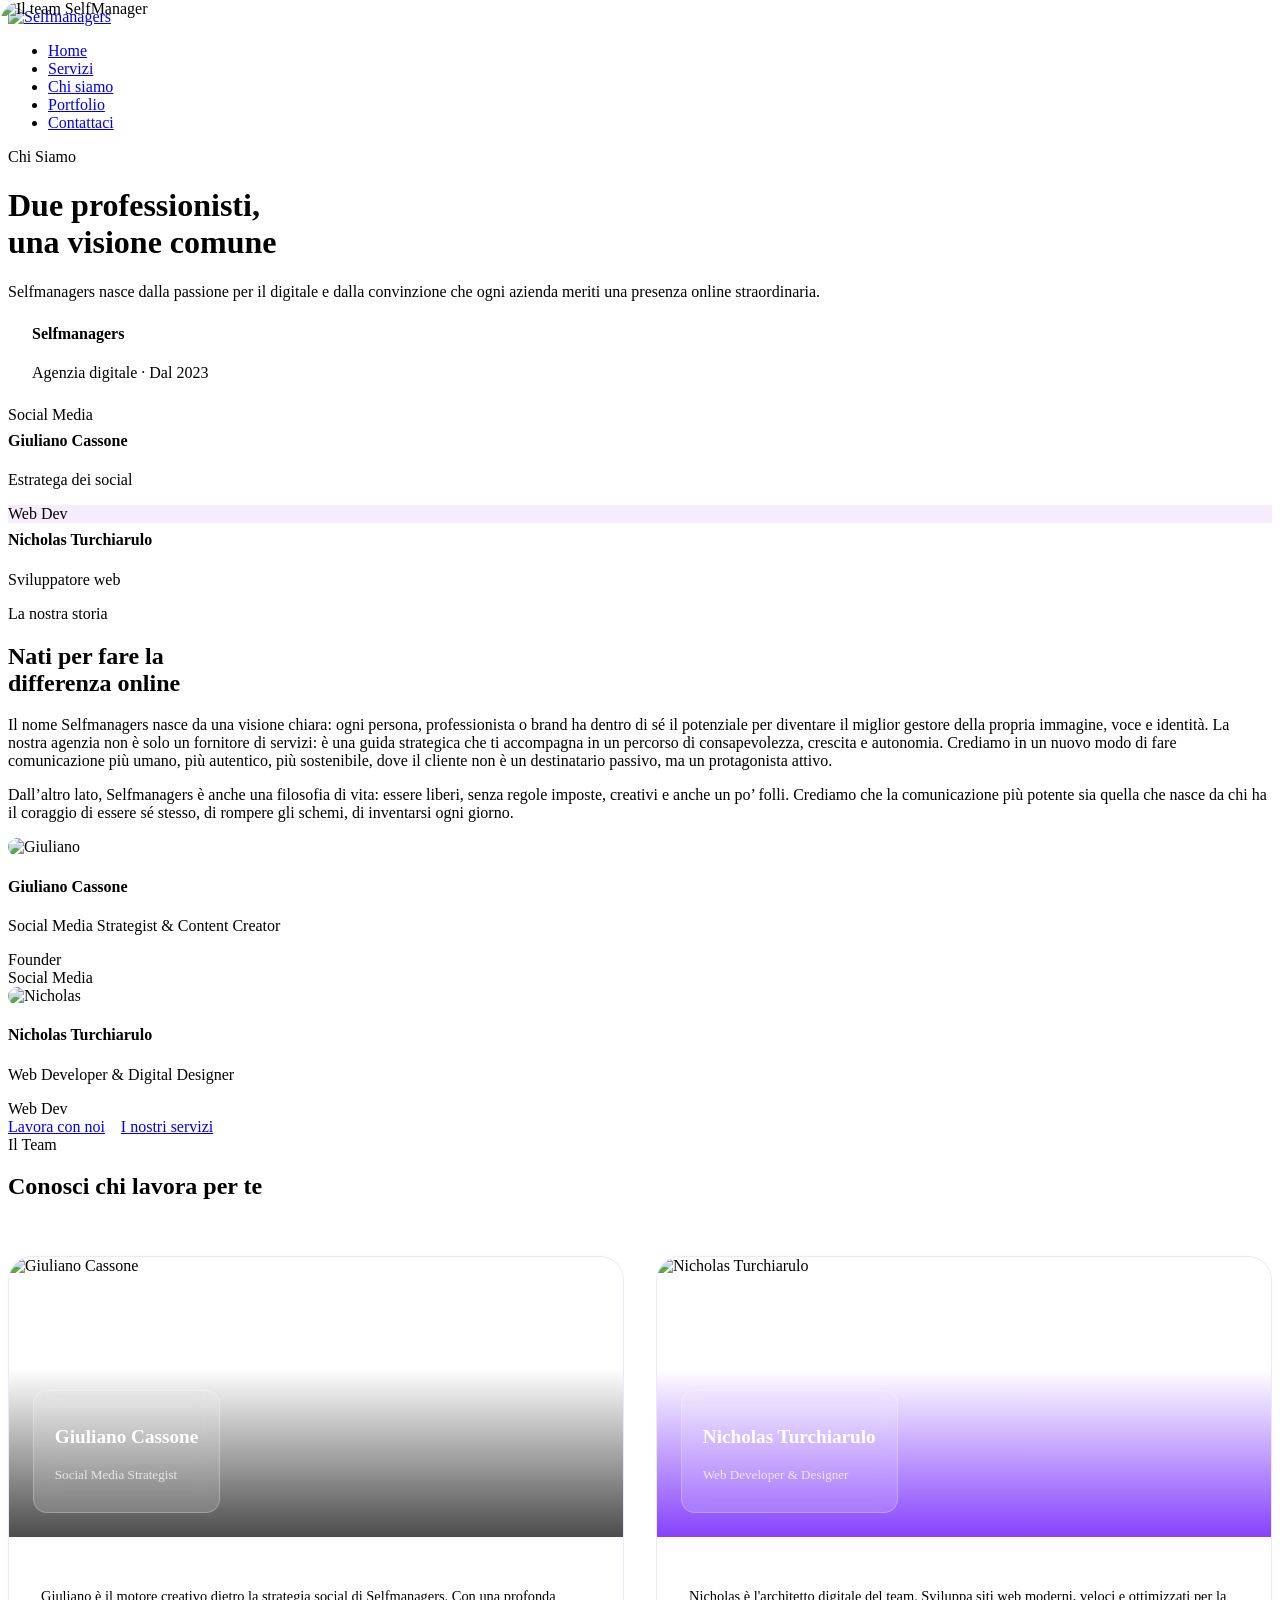
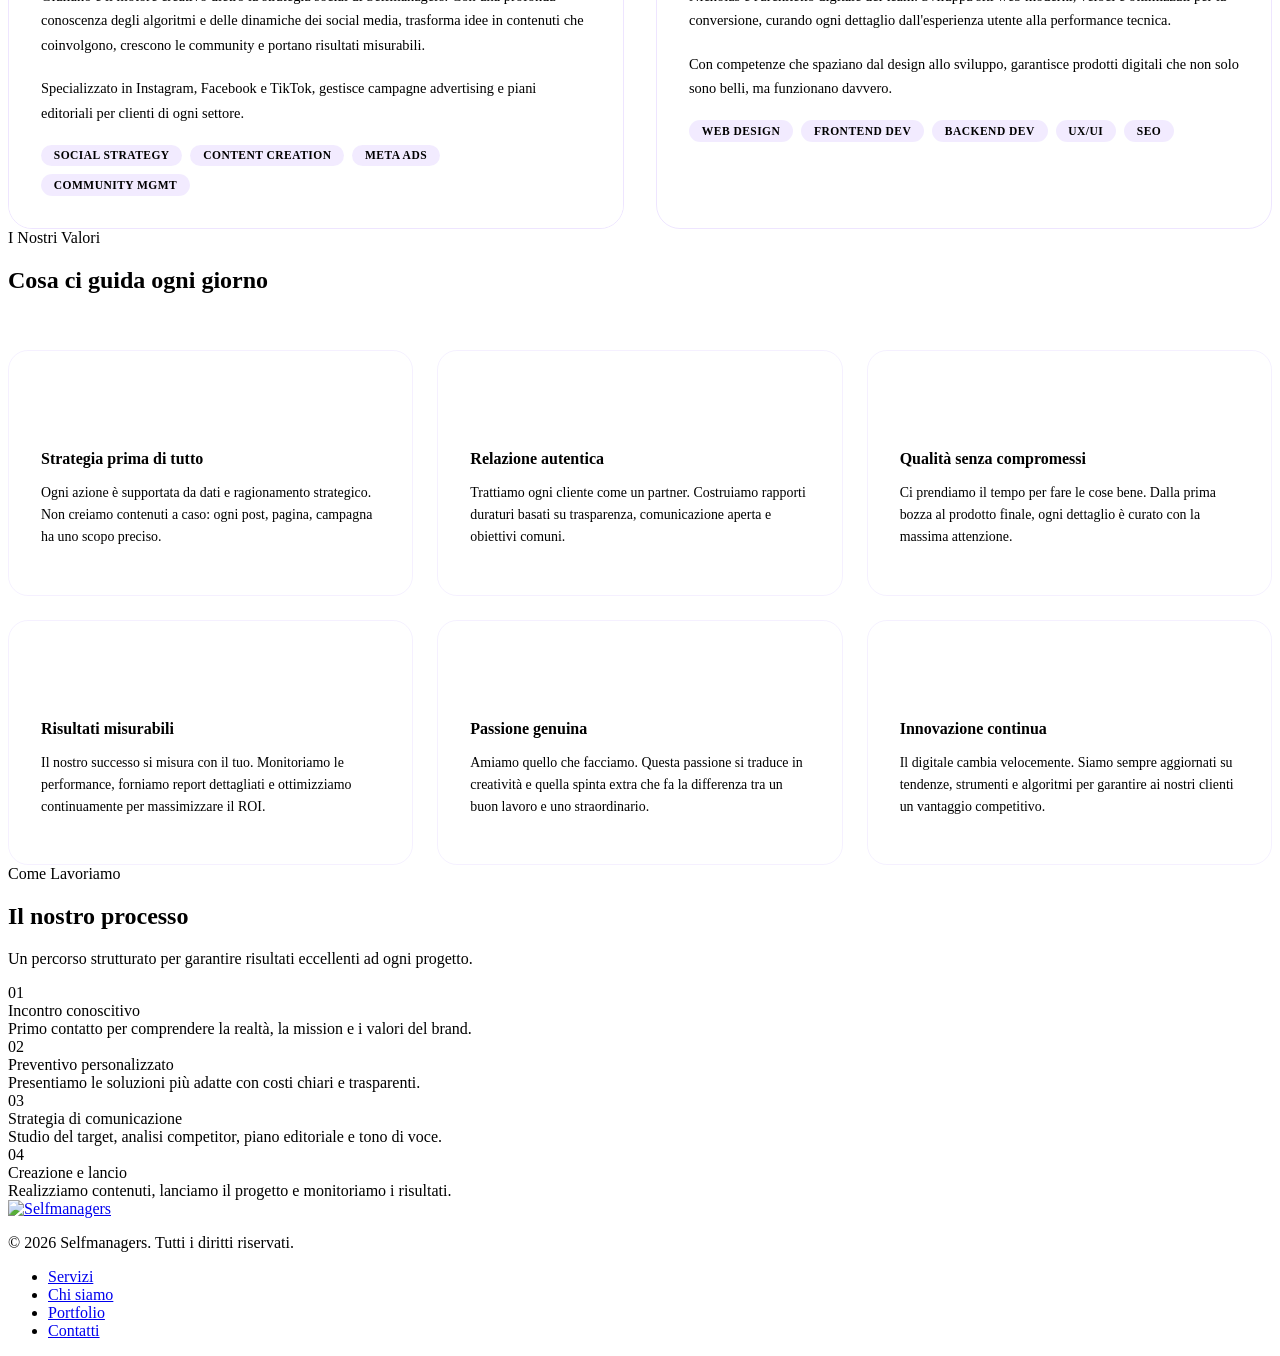
==== chi-siamo.html @ 33e348e4 "Add files via upload" ====
<!DOCTYPE html>
<html lang="it">
<head>
  <meta charset="UTF-8">
  <meta name="viewport" content="width=device-width, initial-scale=1.0">
  <title>Chi Siamo — Selfmanagers</title>
  <link rel="stylesheet" href="css/style.css">
  <style>
    .team-full-grid { display: grid; grid-template-columns: 1fr 1fr; gap: 2rem; margin-top: 3.5rem; }
    .team-full-card { border-radius: 24px; overflow: hidden; border: 1px solid rgba(94,3,252,0.1); transition: box-shadow 0.3s; }
    .team-full-card:hover { box-shadow: 0 20px 50px rgba(94,3,252,0.12); }
    .team-card-top { background: var(--gradient); padding: 3rem; position: relative; overflow: hidden; display: flex; align-items: flex-end; min-height: 220px; }
    .team-card-top::before { content: ''; }
    /* L'immagine dentro team-card-top deve essere cliccabile */
    .team-card-top img { pointer-events: auto !important; cursor: zoom-in !important; }
    /* L'overlay scuro NON deve bloccare i click sull'immagine */
    .team-card-top > div[style*="gradient"] { pointer-events: none; }
    .team-card-badge { background: rgba(255,255,255,0.15); backdrop-filter: blur(10px); border: 1px solid rgba(255,255,255,0.25); border-radius: 14px; padding: 1rem 1.3rem; position: relative; z-index: 1; }
    .team-card-badge h3 { font-weight: 900; font-size: 1.2rem; color: white; }
    .team-card-badge p { font-size: 0.82rem; color: rgba(255,255,255,0.75); margin-top: 0.2rem; }
    .team-card-bottom { background: white; padding: 2rem; }
    .team-card-bottom p { font-size: 0.9rem; color: var(--text-muted); line-height: 1.7; margin-bottom: 1.2rem; }
    .team-card-skills { display: flex; gap: 0.5rem; flex-wrap: wrap; }
    .skill-tag { background: rgba(94,3,252,0.08); color: var(--purple); font-size: 0.72rem; font-weight: 700; padding: 0.3rem 0.8rem; border-radius: 100px; text-transform: uppercase; letter-spacing: 0.04em; }
    .values-grid { display: grid; grid-template-columns: repeat(3, 1fr); gap: 1.5rem; margin-top: 3.5rem; }
    .value-card { padding: 2rem; background: var(--gray); border-radius: 20px; border: 1px solid rgba(94,3,252,0.06); transition: transform 0.3s; }
    .value-card:hover { transform: translateY(-4px); }
    .value-icon { width: 48px; height: 48px; background: var(--gradient); border-radius: 14px; display: flex; align-items: center; justify-content: center; margin-bottom: 1.2rem; }
    .value-icon svg { width: 22px; height: 22px; stroke: white; fill: none; stroke-width: 1.8; }
    .value-card h3 { font-weight: 800; font-size: 1rem; margin-bottom: 0.6rem; }
    .value-card p { font-size: 0.87rem; color: var(--text-muted); line-height: 1.6; }
    @media(max-width:768px){ .team-full-grid{grid-template-columns:1fr;} .values-grid{grid-template-columns:1fr;} }
  </style>
</head>
<body>
<div class="cursor"></div>
<div class="cursor-follower"></div>
<nav>
  <a href="index.html" class="nav-logo"><img src="images/logo-purple.png" alt="Selfmanagers"></a>
  <ul class="nav-links">
    <li><a href="index.html">Home</a></li>
    <li><a href="servizi.html">Servizi</a></li>
    <li><a href="chi-siamo.html" class="active">Chi siamo</a></li>
    <li><a href="portfolio.html">Portfolio</a></li>
    <li><a href="contatti.html" class="nav-cta">Contattaci</a></li>
  </ul>
  <div class="hamburger"><span></span><span></span><span></span></div>
</nav>
<div class="page-header">
  <div class="section-label">Chi Siamo</div>
  <h1>Due professionisti,<br>una <span class="gradient-text">visione comune</span></h1>
  <p>Selfmanagers nasce dalla passione per il digitale e dalla convinzione che ogni azienda meriti una presenza online straordinaria.</p>
</div>
<section class="about">
  <div class="about-grid">
    <div class="about-visual">
      <div class="about-main-block" style="padding:0; background:none;">
        <img src="images/chi_siamo.jpeg" alt="Il team SelfManager" style="position:absolute;inset:0;width:100%;height:100%;object-fit:cover;object-position:center top;border-radius:24px;cursor:zoom-in;">
        <div class="about-name-card" style="position:relative;z-index:1;margin:1.5rem;pointer-events:none;">
          <h4>Selfmanagers</h4>
          <p>Agenzia digitale · Dal 2023</p>
        </div>
      </div>
      <div class="about-float-card">
        <div class="tag">Social Media</div>
        <h4 style="margin-top:0.5rem;">Giuliano Cassone</h4>
        <p>Estratega dei social</p>
      </div>
      <div class="about-float-card-2">
        <div class="tag" style="background:rgba(144,3,252,0.08);color:var(--purple-light);">Web Dev</div>
        <h4 style="margin-top:0.5rem;">Nicholas Turchiarulo</h4>
        <p>Sviluppatore web</p>
      </div>
    </div>
    <div class="about-content">
      <div class="section-label reveal">La nostra storia</div>
      <h2 class="section-title reveal reveal-delay-1">Nati per fare la<br><span class="gradient-text">differenza online</span></h2>
      <p class="about-intro reveal reveal-delay-2">Il nome Selfmanagers nasce da una visione chiara: ogni persona, professionista o brand ha dentro di sé il potenziale per diventare il miglior gestore della propria immagine, voce e identità. La nostra agenzia non è solo un fornitore di servizi: è una guida strategica che ti accompagna in un percorso di consapevolezza, crescita e autonomia. Crediamo in un nuovo modo di fare comunicazione più umano, più autentico, più sostenibile, dove il cliente non è un destinatario passivo, ma un protagonista attivo.</p>
	  <p class="about-intro reveal reveal-delay-3">Dall’altro lato, Selfmanagers è anche una filosofia di vita: essere liberi, senza regole imposte, creativi e anche un po’ folli. Crediamo che la comunicazione più potente sia quella che nasce da chi ha il coraggio di essere sé stesso, di rompere gli schemi, di inventarsi ogni giorno.</p>
      <div class="team-members reveal">
        <div class="team-member">
          <div class="member-avatar" style="padding:0;overflow:hidden;"><img src="images/team/giuliano.jpeg" alt="Giuliano" style="width:100%;height:100%;object-fit:cover;object-position:center top;border-radius:14px;"></div>
          <div class="member-info"><h4>Giuliano Cassone</h4><p>Social Media Strategist & Content Creator</p></div>
          <div class="member-tag">Founder</div>
		  <div class="member-tag">Social Media</div>
        </div>
        <div class="team-member">
          <div class="member-avatar" style="padding:0;overflow:hidden;"><img src="images/team/nicholas.jpeg" alt="Nicholas" style="width:100%;height:100%;object-fit:cover;object-position:center top;border-radius:14px;"></div>
          <div class="member-info"><h4>Nicholas Turchiarulo</h4><p>Web Developer & Digital Designer</p></div>
          <div class="member-tag">Web Dev</div>
        </div>
      </div>
      <div style="display:flex;gap:1rem;flex-wrap:wrap;" class="reveal">
        <a href="contatti.html" class="btn-primary">Lavora con noi</a>
        <a href="servizi.html" class="btn-secondary">I nostri servizi</a>
      </div>
    </div>
  </div>
</section>
<section style="background:var(--gray);">
  <div class="section-label reveal">Il Team</div>
  <h2 class="section-title reveal reveal-delay-1">Conosci chi <span class="gradient-text">lavora per te</span></h2>
  <div class="team-full-grid">
    <div class="team-full-card reveal">
      <div class="team-card-top" data-initials="GC" style="padding:0; min-height:280px;">
        <img src="images/team/giuliano.jpeg" alt="Giuliano Cassone" style="position:absolute;inset:0;width:100%;height:100%;object-fit:cover;object-position:center top;cursor:zoom-in;">
        <div style="position:absolute;inset:0;background:linear-gradient(to top, rgba(0,0,0,0.7) 0%, transparent 60%);pointer-events:none;"></div>
        <div class="team-card-badge" style="position:relative;z-index:1;margin:1.5rem;pointer-events:none;"><h3>Giuliano Cassone</h3><p>Social Media Strategist</p></div>
      </div>
      <div class="team-card-bottom">
        <p>Giuliano è il motore creativo dietro la strategia social di Selfmanagers. Con una profonda conoscenza degli algoritmi e delle dinamiche dei social media, trasforma idee in contenuti che coinvolgono, crescono le community e portano risultati misurabili.</p>
        <p>Specializzato in Instagram, Facebook e TikTok, gestisce campagne advertising e piani editoriali per clienti di ogni settore.</p>
        <div class="team-card-skills"><span class="skill-tag">Social Strategy</span><span class="skill-tag">Content Creation</span><span class="skill-tag">Meta Ads</span><span class="skill-tag">Community Mgmt</span></div>
      </div>
    </div>
    <div class="team-full-card reveal reveal-delay-1">
      <div class="team-card-top" data-initials="NT" style="padding:0; min-height:280px; background:none;">
        <img src="images/team/nicholas.jpeg" alt="Nicholas Turchiarulo" style="position:absolute;inset:0;width:100%;height:100%;object-fit:cover;object-position:center top;cursor:zoom-in;">
        <div style="position:absolute;inset:0;background:linear-gradient(to top, rgba(94,3,252,0.75) 0%, transparent 60%);pointer-events:none;"></div>
        <div class="team-card-badge" style="position:relative;z-index:1;margin:1.5rem;pointer-events:none;"><h3>Nicholas Turchiarulo</h3><p>Web Developer & Designer</p></div>
      </div>
      <div class="team-card-bottom">
        <p>Nicholas è l'architetto digitale del team. Sviluppa siti web moderni, veloci e ottimizzati per la conversione, curando ogni dettaglio dall'esperienza utente alla performance tecnica.</p>
        <p>Con competenze che spaziano dal design allo sviluppo, garantisce prodotti digitali che non solo sono belli, ma funzionano davvero.</p>
        <div class="team-card-skills"><span class="skill-tag">Web Design</span><span class="skill-tag">Frontend Dev</span><span class="skill-tag">Backend Dev</span><span class="skill-tag">UX/UI</span><span class="skill-tag">SEO</span></div>
      </div>
    </div>
  </div>
</section>
<section style="background:white;">
  <div class="section-label reveal">I Nostri Valori</div>
  <h2 class="section-title reveal reveal-delay-1">Cosa ci <span class="gradient-text">guida ogni giorno</span></h2>
  <div class="values-grid">
    <div class="value-card reveal"><div class="value-icon"><svg viewBox="0 0 24 24"><path d="M12 2L2 7l10 5 10-5-10-5zM2 17l10 5 10-5M2 12l10 5 10-5"/></svg></div><h3>Strategia prima di tutto</h3><p>Ogni azione è supportata da dati e ragionamento strategico. Non creiamo contenuti a caso: ogni post, pagina, campagna ha uno scopo preciso.</p></div>
    <div class="value-card reveal reveal-delay-1"><div class="value-icon"><svg viewBox="0 0 24 24"><path d="M17 21v-2a4 4 0 0 0-4-4H5a4 4 0 0 0-4 4v2"/><circle cx="9" cy="7" r="4"/><path d="M23 21v-2a4 4 0 0 0-3-3.87"/><path d="M16 3.13a4 4 0 0 1 0 7.75"/></svg></div><h3>Relazione autentica</h3><p>Trattiamo ogni cliente come un partner. Costruiamo rapporti duraturi basati su trasparenza, comunicazione aperta e obiettivi comuni.</p></div>
    <div class="value-card reveal reveal-delay-2"><div class="value-icon"><svg viewBox="0 0 24 24"><polygon points="12 2 15.09 8.26 22 9.27 17 14.14 18.18 21.02 12 17.77 5.82 21.02 7 14.14 2 9.27 8.91 8.26 12 2"/></svg></div><h3>Qualità senza compromessi</h3><p>Ci prendiamo il tempo per fare le cose bene. Dalla prima bozza al prodotto finale, ogni dettaglio è curato con la massima attenzione.</p></div>
    <div class="value-card reveal"><div class="value-icon"><svg viewBox="0 0 24 24"><polyline points="22 12 18 12 15 21 9 3 6 12 2 12"/></svg></div><h3>Risultati misurabili</h3><p>Il nostro successo si misura con il tuo. Monitoriamo le performance, forniamo report dettagliati e ottimizziamo continuamente per massimizzare il ROI.</p></div>
    <div class="value-card reveal reveal-delay-1"><div class="value-icon"><svg viewBox="0 0 24 24"><circle cx="12" cy="12" r="10"/><path d="M8 14s1.5 2 4 2 4-2 4-2"/><line x1="9" y1="9" x2="9.01" y2="9"/><line x1="15" y1="9" x2="15.01" y2="9"/></svg></div><h3>Passione genuina</h3><p>Amiamo quello che facciamo. Questa passione si traduce in creatività e quella spinta extra che fa la differenza tra un buon lavoro e uno straordinario.</p></div>
    <div class="value-card reveal reveal-delay-2"><div class="value-icon"><svg viewBox="0 0 24 24"><path d="M13 2L3 14h9l-1 8 10-12h-9l1-8z"/></svg></div><h3>Innovazione continua</h3><p>Il digitale cambia velocemente. Siamo sempre aggiornati su tendenze, strumenti e algoritmi per garantire ai nostri clienti un vantaggio competitivo.</p></div>
  </div>
</section>
<section class="process">
  <div class="section-label reveal">Come Lavoriamo</div>
  <h2 class="section-title reveal reveal-delay-1">Il nostro <span class="gradient-text">processo</span></h2>
  <p class="section-sub reveal reveal-delay-2">Un percorso strutturato per garantire risultati eccellenti ad ogni progetto.</p>
  <div class="process-steps">
    <div class="process-step reveal"><div class="step-num">01</div><div class="step-title">Incontro conoscitivo</div><div class="step-desc">Primo contatto per comprendere la realtà, la mission e i valori del brand.</div></div>
    <div class="process-step reveal reveal-delay-1"><div class="step-num">02</div><div class="step-title">Preventivo personalizzato</div><div class="step-desc">Presentiamo le soluzioni più adatte con costi chiari e trasparenti.</div></div>
    <div class="process-step reveal reveal-delay-2"><div class="step-num">03</div><div class="step-title">Strategia di comunicazione</div><div class="step-desc">Studio del target, analisi competitor, piano editoriale e tono di voce.</div></div>
    <div class="process-step reveal reveal-delay-3"><div class="step-num">04</div><div class="step-title">Creazione e lancio</div><div class="step-desc">Realizziamo contenuti, lanciamo il progetto e monitoriamo i risultati.</div></div>
  </div>
</section>
<footer>
  <a href="index.html" class="footer-logo"><img src="images/logo.png" alt="Selfmanagers"></a>
  <p class="footer-copy">© 2026 Selfmanagers. Tutti i diritti riservati.</p>
  <ul class="footer-links">
    <li><a href="servizi.html">Servizi</a></li>
    <li><a href="chi-siamo.html">Chi siamo</a></li>
    <li><a href="portfolio.html">Portfolio</a></li>
    <li><a href="contatti.html">Contatti</a></li>
  </ul>
</footer>
<script src="js/main.js"></script>
</body>
</html>
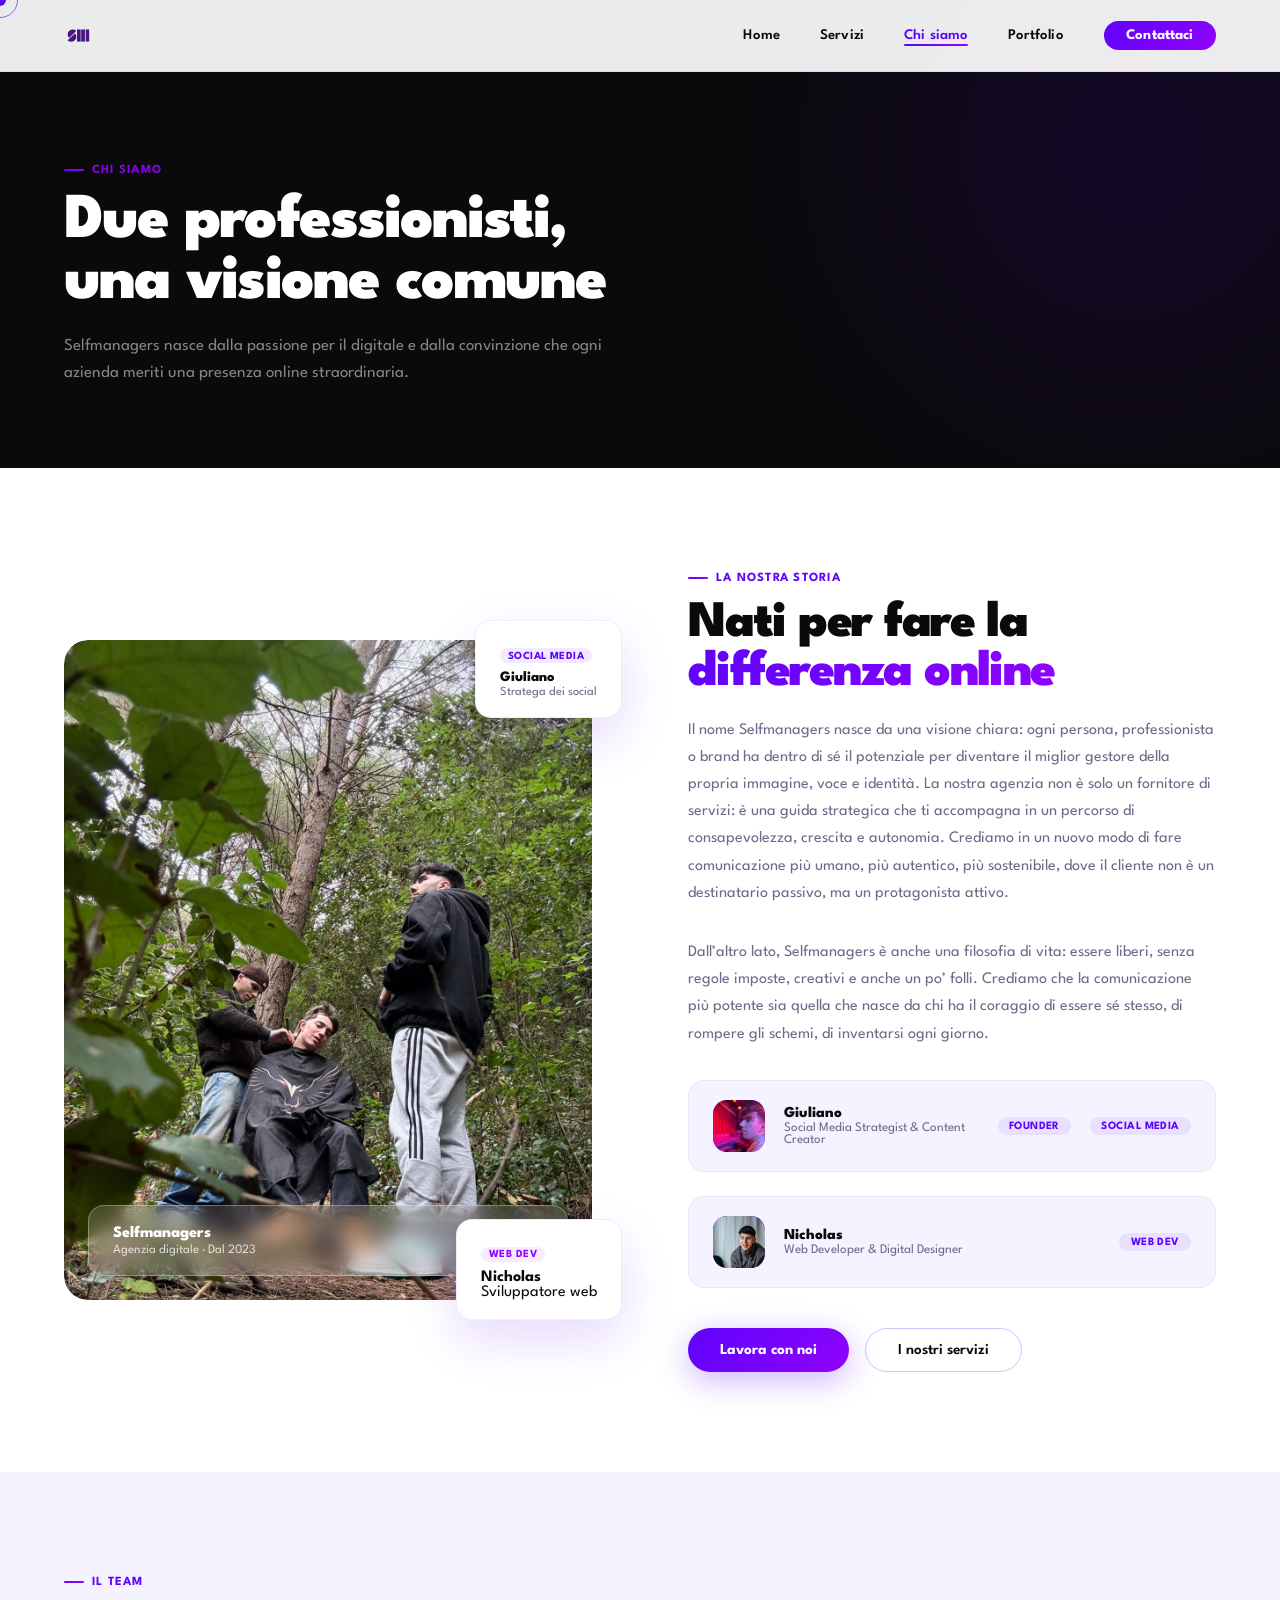
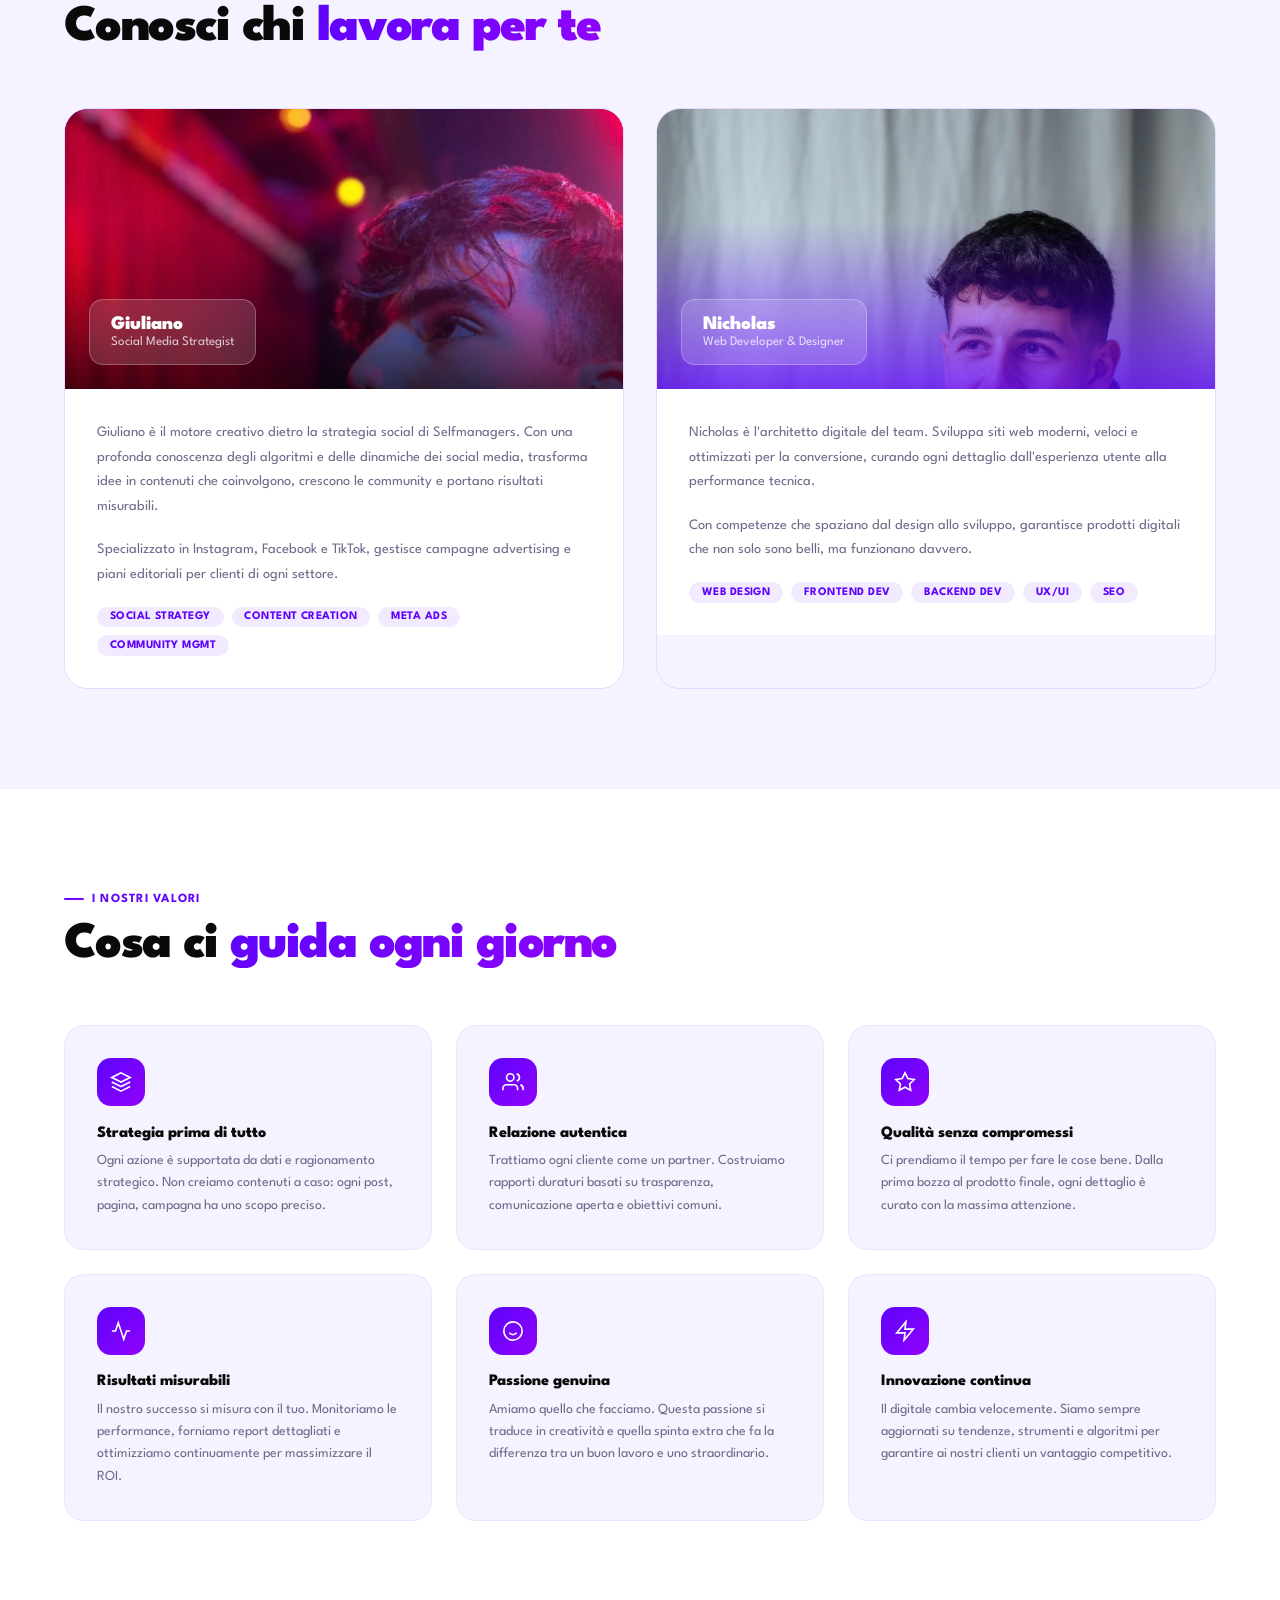
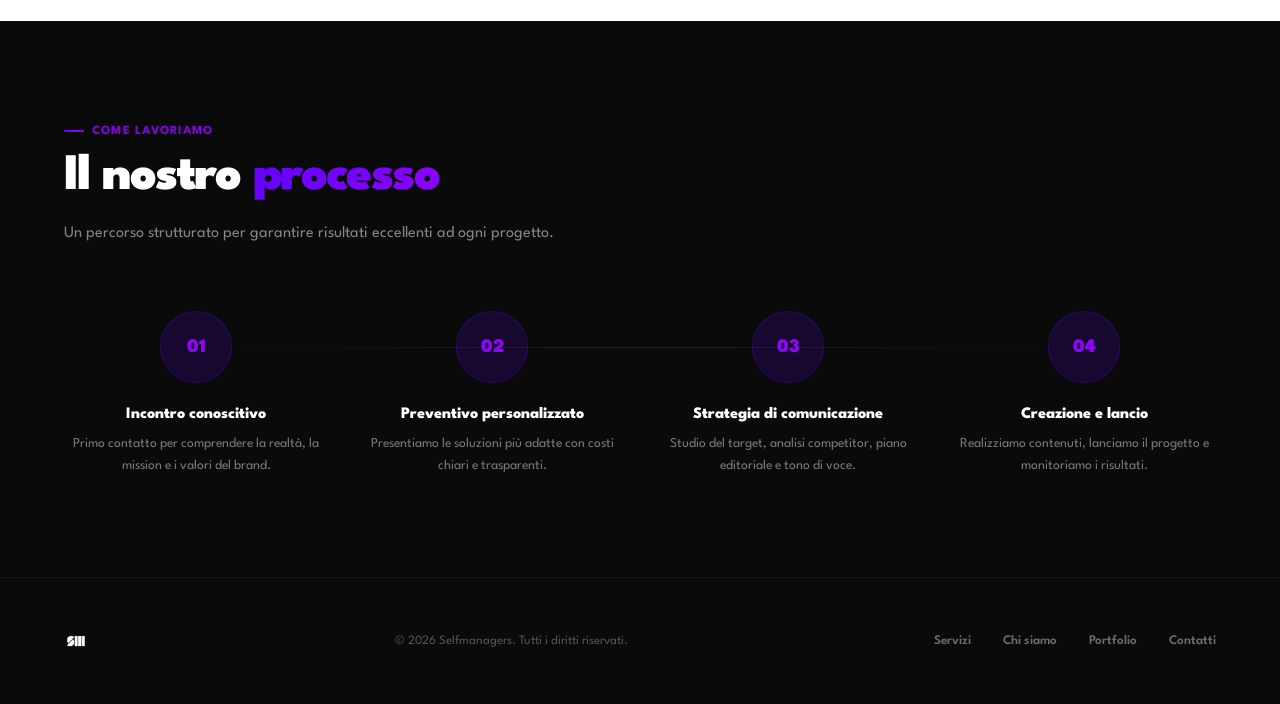
==== commit dead43d4: "Update chi-siamo.html" ====
--- a/chi-siamo.html
+++ b/chi-siamo.html
@@ -63,12 +63,12 @@
       </div>
       <div class="about-float-card">
         <div class="tag">Social Media</div>
-        <h4 style="margin-top:0.5rem;">Giuliano Cassone</h4>
-        <p>Estratega dei social</p>
+        <h4 style="margin-top:0.5rem;">Giuliano</h4>
+        <p>Stratega dei social</p>
       </div>
       <div class="about-float-card-2">
         <div class="tag" style="background:rgba(144,3,252,0.08);color:var(--purple-light);">Web Dev</div>
-        <h4 style="margin-top:0.5rem;">Nicholas Turchiarulo</h4>
+        <h4 style="margin-top:0.5rem;">Nicholas</h4>
         <p>Sviluppatore web</p>
       </div>
     </div>
@@ -80,13 +80,13 @@
       <div class="team-members reveal">
         <div class="team-member">
           <div class="member-avatar" style="padding:0;overflow:hidden;"><img src="images/team/giuliano.jpeg" alt="Giuliano" style="width:100%;height:100%;object-fit:cover;object-position:center top;border-radius:14px;"></div>
-          <div class="member-info"><h4>Giuliano Cassone</h4><p>Social Media Strategist & Content Creator</p></div>
+          <div class="member-info"><h4>Giuliano</h4><p>Social Media Strategist & Content Creator</p></div>
           <div class="member-tag">Founder</div>
 		  <div class="member-tag">Social Media</div>
         </div>
         <div class="team-member">
           <div class="member-avatar" style="padding:0;overflow:hidden;"><img src="images/team/nicholas.jpeg" alt="Nicholas" style="width:100%;height:100%;object-fit:cover;object-position:center top;border-radius:14px;"></div>
-          <div class="member-info"><h4>Nicholas Turchiarulo</h4><p>Web Developer & Digital Designer</p></div>
+          <div class="member-info"><h4>Nicholas</h4><p>Web Developer & Digital Designer</p></div>
           <div class="member-tag">Web Dev</div>
         </div>
       </div>
@@ -105,7 +105,7 @@
       <div class="team-card-top" data-initials="GC" style="padding:0; min-height:280px;">
         <img src="images/team/giuliano.jpeg" alt="Giuliano Cassone" style="position:absolute;inset:0;width:100%;height:100%;object-fit:cover;object-position:center top;cursor:zoom-in;">
         <div style="position:absolute;inset:0;background:linear-gradient(to top, rgba(0,0,0,0.7) 0%, transparent 60%);pointer-events:none;"></div>
-        <div class="team-card-badge" style="position:relative;z-index:1;margin:1.5rem;pointer-events:none;"><h3>Giuliano Cassone</h3><p>Social Media Strategist</p></div>
+        <div class="team-card-badge" style="position:relative;z-index:1;margin:1.5rem;pointer-events:none;"><h3>Giuliano</h3><p>Social Media Strategist</p></div>
       </div>
       <div class="team-card-bottom">
         <p>Giuliano è il motore creativo dietro la strategia social di Selfmanagers. Con una profonda conoscenza degli algoritmi e delle dinamiche dei social media, trasforma idee in contenuti che coinvolgono, crescono le community e portano risultati misurabili.</p>
@@ -117,7 +117,7 @@
       <div class="team-card-top" data-initials="NT" style="padding:0; min-height:280px; background:none;">
         <img src="images/team/nicholas.jpeg" alt="Nicholas Turchiarulo" style="position:absolute;inset:0;width:100%;height:100%;object-fit:cover;object-position:center top;cursor:zoom-in;">
         <div style="position:absolute;inset:0;background:linear-gradient(to top, rgba(94,3,252,0.75) 0%, transparent 60%);pointer-events:none;"></div>
-        <div class="team-card-badge" style="position:relative;z-index:1;margin:1.5rem;pointer-events:none;"><h3>Nicholas Turchiarulo</h3><p>Web Developer & Designer</p></div>
+        <div class="team-card-badge" style="position:relative;z-index:1;margin:1.5rem;pointer-events:none;"><h3>Nicholas</h3><p>Web Developer & Designer</p></div>
       </div>
       <div class="team-card-bottom">
         <p>Nicholas è l'architetto digitale del team. Sviluppa siti web moderni, veloci e ottimizzati per la conversione, curando ogni dettaglio dall'esperienza utente alla performance tecnica.</p>
@@ -162,4 +162,4 @@
 </footer>
 <script src="js/main.js"></script>
 </body>
-</html>+</html>
--- a/css/style.css
+++ b/css/style.css
@@ -0,0 +1,443 @@
+@import url('https://fonts.googleapis.com/css2?family=League+Spartan:wght@300;400;500;600;700;800;900&display=swap');
+
+:root {
+  --white: #ffffff;
+  --purple: #5e03fc;
+  --purple-light: #9003fc;
+  --black: #0a0a0a;
+  --gray: #f5f3ff;
+  --text-muted: #6b6b8a;
+  --gradient: linear-gradient(135deg, var(--purple), var(--purple-light));
+  --gradient-h: linear-gradient(90deg, var(--purple), var(--purple-light));
+}
+
+*, *::before, *::after { box-sizing: border-box; margin: 0; padding: 0; }
+html { scroll-behavior: smooth; }
+
+body {
+  font-family: 'League Spartan', sans-serif;
+  background: var(--white);
+  color: var(--black);
+  overflow-x: hidden;
+  cursor: none;
+}
+
+/* ─── CURSOR ─────────────────────────────────────── */
+.cursor {
+  position: fixed; top: 0; left: 0;
+  width: 12px; height: 12px;
+  background: var(--purple); border-radius: 50%;
+  pointer-events: none; z-index: 9999;
+  transform: translate(-50%, -50%);
+  transition: width 0.3s, height 0.3s, background 0.3s;
+}
+.cursor-follower {
+  position: fixed; top: 0; left: 0;
+  width: 36px; height: 36px;
+  border: 1.5px solid var(--purple); border-radius: 50%;
+  pointer-events: none; z-index: 9998;
+  transform: translate(-50%, -50%);
+  transition: width 0.3s, height 0.3s, border-color 0.3s;
+  opacity: 0.6;
+}
+.cursor.hover { width: 20px; height: 20px; background: var(--purple-light); }
+.cursor-follower.hover { width: 60px; height: 60px; border-color: var(--purple-light); opacity: 0.3; }
+
+/* ─── NAV ────────────────────────────────────────── */
+nav {
+  position: fixed; top: 0; left: 0; right: 0; z-index: 100;
+  padding: 0 5%; height: 72px;
+  display: flex; align-items: center; justify-content: space-between;
+  background: rgba(255,255,255,0.92); backdrop-filter: blur(14px);
+  border-bottom: 1px solid rgba(94,3,252,0.08); transition: box-shadow 0.3s;
+}
+nav.scrolled { box-shadow: 0 4px 32px rgba(94,3,252,0.10); }
+.nav-logo {
+  display: flex; align-items: center;
+  text-decoration: none; height: 40px;
+}
+.nav-logo img {
+  height: 36px; width: auto;
+  display: block; object-fit: contain;
+}
+/* versione testo fallback */
+.nav-logo span.logo-text {
+  font-weight: 800; font-size: 1.4rem;
+  color: var(--black); letter-spacing: -0.02em;
+}
+.nav-logo span.logo-text em { font-style: normal; color: var(--purple); }
+.nav-links { display: flex; gap: 2.5rem; list-style: none; }
+.nav-links a {
+  font-size: 0.92rem; font-weight: 600; color: var(--black);
+  text-decoration: none; letter-spacing: 0.01em; position: relative; transition: color 0.2s;
+}
+.nav-links a::after {
+  content: ''; position: absolute; bottom: -4px; left: 0;
+  width: 0; height: 2px; background: var(--gradient-h);
+  border-radius: 2px; transition: width 0.3s;
+}
+.nav-links a:hover { color: var(--purple); }
+.nav-links a:hover::after, .nav-links a.active::after { width: 100%; }
+.nav-links a.active { color: var(--purple); }
+.nav-cta {
+  background: var(--gradient); color: var(--white) !important;
+  padding: 0.5rem 1.4rem; border-radius: 100px; font-weight: 700 !important;
+  transition: opacity 0.2s, transform 0.2s !important;
+}
+.nav-cta:hover { opacity: 0.88; transform: translateY(-1px); }
+.nav-cta::after { display: none !important; }
+.hamburger { display: none; flex-direction: column; gap: 5px; cursor: pointer; padding: 4px; }
+.hamburger span { display: block; width: 24px; height: 2px; background: var(--black); border-radius: 2px; transition: 0.3s; }
+
+/* ─── HERO ───────────────────────────────────────── */
+.hero {
+  min-height: 100vh; display: flex; align-items: center;
+  padding: 120px 5% 80px; position: relative; overflow: hidden;
+}
+.hero-bg { position: absolute; inset: 0; z-index: 0; }
+.hero-orb { position: absolute; border-radius: 50%; filter: blur(80px); opacity: 0.15; }
+.hero-orb-1 { width: 600px; height: 600px; background: var(--purple); top: -100px; right: -100px; }
+.hero-orb-2 { width: 400px; height: 400px; background: var(--purple-light); bottom: -50px; left: 10%; }
+.hero-grid {
+  position: absolute; inset: 0;
+  background-image: linear-gradient(rgba(94,3,252,0.04) 1px, transparent 1px), linear-gradient(90deg, rgba(94,3,252,0.04) 1px, transparent 1px);
+  background-size: 60px 60px;
+}
+.hero-content { position: relative; z-index: 1; max-width: 680px; }
+.hero-badge {
+  display: inline-flex; align-items: center; gap: 0.5rem;
+  background: rgba(94,3,252,0.08); border: 1px solid rgba(94,3,252,0.2);
+  color: var(--purple); padding: 0.4rem 1rem; border-radius: 100px;
+  font-size: 0.78rem; font-weight: 700; letter-spacing: 0.06em;
+  text-transform: uppercase; margin-bottom: 2rem;
+  opacity: 0; animation: fadeUp 0.7s 0.1s forwards;
+}
+.hero-badge::before { content: ''; width: 6px; height: 6px; background: var(--purple); border-radius: 50%; animation: pulse 1.5s infinite; }
+@keyframes pulse { 0%,100%{opacity:1;transform:scale(1)} 50%{opacity:0.5;transform:scale(1.4)} }
+.hero h1 {
+  font-size: clamp(3rem, 7vw, 6rem); font-weight: 900;
+  line-height: 0.95; letter-spacing: -0.03em; color: var(--black);
+  margin-bottom: 1.5rem; opacity: 0; animation: fadeUp 0.7s 0.25s forwards;
+}
+.hero h1 .gradient-text { background: var(--gradient); -webkit-background-clip: text; -webkit-text-fill-color: transparent; background-clip: text; }
+.hero-sub { font-size: 1.1rem; color: var(--text-muted); line-height: 1.6; max-width: 500px; margin-bottom: 2.5rem; font-weight: 400; opacity: 0; animation: fadeUp 0.7s 0.4s forwards; }
+.hero-actions { display: flex; gap: 1rem; flex-wrap: wrap; opacity: 0; animation: fadeUp 0.7s 0.55s forwards; }
+
+.btn-primary {
+  display: inline-flex; align-items: center; gap: 0.5rem;
+  background: var(--gradient); color: var(--white);
+  padding: 0.85rem 2rem; border-radius: 100px; font-weight: 700; font-size: 0.95rem;
+  text-decoration: none; transition: transform 0.2s, box-shadow 0.2s;
+  box-shadow: 0 8px 32px rgba(94,3,252,0.3);
+}
+.btn-primary:hover { transform: translateY(-2px); box-shadow: 0 12px 40px rgba(94,3,252,0.4); }
+.btn-secondary {
+  display: inline-flex; align-items: center; gap: 0.5rem;
+  background: transparent; color: var(--black);
+  padding: 0.85rem 2rem; border-radius: 100px; font-weight: 600; font-size: 0.95rem;
+  text-decoration: none; border: 1.5px solid rgba(94,3,252,0.25);
+  transition: border-color 0.2s, color 0.2s, background 0.2s;
+}
+.btn-secondary:hover { border-color: var(--purple); color: var(--purple); background: rgba(94,3,252,0.04); }
+
+.hero-stats { display: flex; gap: 3rem; margin-top: 4rem; padding-top: 2.5rem; border-top: 1px solid rgba(94,3,252,0.1); opacity: 0; animation: fadeUp 0.7s 0.7s forwards; }
+.stat-num { font-size: 2.5rem; font-weight: 900; letter-spacing: -0.04em; background: var(--gradient); -webkit-background-clip: text; -webkit-text-fill-color: transparent; background-clip: text; }
+.stat-label { font-size: 0.82rem; color: var(--text-muted); font-weight: 500; margin-top: 0.1rem; }
+@keyframes fadeUp { from{opacity:0;transform:translateY(30px)} to{opacity:1;transform:translateY(0)} }
+
+/* ─── POSTCARD GALLERY ───────────────────────────── */
+.postcards-section {
+  padding: 50px 0;
+  background: var(--white);
+  overflow: hidden;
+  position: relative;
+}
+.postcards-section::before,
+.postcards-section::after {
+  content: ''; position: absolute; top: 0; bottom: 0; width: 160px; z-index: 2; pointer-events: none;
+}
+.postcards-section::before { left: 0; background: linear-gradient(90deg, var(--white), transparent); }
+.postcards-section::after { right: 0; background: linear-gradient(-90deg, var(--white), transparent); }
+
+.postcards-track {
+  display: flex; gap: 2.5rem; align-items: center;
+  width: max-content;
+  animation: postcardScroll 45s linear infinite;
+  padding: 30px 0;
+}
+.postcards-track:hover { animation-play-state: paused; }
+@keyframes postcardScroll {
+  from { transform: translateX(0); }
+  to { transform: translateX(-50%); }
+}
+
+.postcard {
+  width: 240px; height: 170px;
+  border-radius: 10px; overflow: hidden;
+  box-shadow: 4px 6px 20px rgba(0,0,0,0.13), 0 1px 4px rgba(0,0,0,0.08);
+  border: 4px solid white;
+  flex-shrink: 0; position: relative;
+  transition: box-shadow 0.4s, transform 0.4s !important;
+}
+.postcard:hover {
+  box-shadow: 8px 16px 40px rgba(94,3,252,0.25), 0 2px 8px rgba(0,0,0,0.1) !important;
+  transform: rotate(0deg) scale(1.07) translateY(-8px) !important;
+  z-index: 10;
+}
+.postcard img { width: 100%; height: 100%; object-fit: cover; display: block; }
+.postcard-placeholder {
+  width: 100%; height: 100%;
+  display: flex; flex-direction: column; align-items: center; justify-content: center; gap: 0.5rem;
+}
+.postcard-placeholder .p-icon { font-size: 2rem; opacity: 0.5; }
+.postcard-placeholder span { font-size: 0.7rem; font-weight: 700; color: rgba(255,255,255,0.55); text-transform: uppercase; letter-spacing: 0.06em; }
+
+/* Rotazioni individuali stile cartolina */
+.postcard:nth-child(7n+1) { transform: rotate(-3.2deg); }
+.postcard:nth-child(7n+2) { transform: rotate(2.1deg); }
+.postcard:nth-child(7n+3) { transform: rotate(-1.4deg); }
+.postcard:nth-child(7n+4) { transform: rotate(3.8deg); }
+.postcard:nth-child(7n+5) { transform: rotate(-2.6deg); }
+.postcard:nth-child(7n+6) { transform: rotate(1.3deg); }
+.postcard:nth-child(7n+7) { transform: rotate(-4deg); }
+
+/* ─── SECTIONS GENERAL ───────────────────────────── */
+section { padding: 100px 5%; }
+.section-label {
+  display: inline-flex; align-items: center; gap: 0.5rem;
+  font-size: 0.78rem; font-weight: 700; letter-spacing: 0.1em;
+  text-transform: uppercase; color: var(--purple); margin-bottom: 1rem;
+}
+.section-label::before { content: ''; width: 20px; height: 2px; background: var(--gradient-h); border-radius: 2px; }
+.section-title {
+  font-size: clamp(2rem, 4vw, 3.2rem); font-weight: 900;
+  letter-spacing: -0.03em; line-height: 0.95; color: var(--black); margin-bottom: 1.2rem;
+}
+.section-title .gradient-text { background: var(--gradient); -webkit-background-clip: text; -webkit-text-fill-color: transparent; background-clip: text; }
+.section-sub { font-size: 1rem; color: var(--text-muted); max-width: 520px; line-height: 1.65; font-weight: 400; }
+
+/* ─── SERVICES ───────────────────────────────────── */
+.services { background: var(--gray); }
+.services-header { margin-bottom: 4rem; }
+.services-grid { display: grid; grid-template-columns: repeat(3, 1fr); gap: 1.5rem; }
+.service-card {
+  background: var(--white); border-radius: 20px; padding: 2.5rem;
+  border: 1px solid rgba(94,3,252,0.08);
+  transition: transform 0.3s, box-shadow 0.3s, border-color 0.3s;
+  position: relative; overflow: hidden; cursor: pointer;
+}
+.service-card::before { content: ''; position: absolute; inset: 0; background: var(--gradient); opacity: 0; transition: opacity 0.3s; z-index: 0; }
+.service-card:hover { transform: translateY(-6px); box-shadow: 0 20px 50px rgba(94,3,252,0.15); border-color: transparent; }
+.service-card:hover::before { opacity: 1; }
+.service-card:hover * { color: white !important; -webkit-text-fill-color: white !important; }
+.service-card:hover .s-icon { background: rgba(255,255,255,0.2); }
+.s-content { position: relative; z-index: 1; }
+.s-num { font-size: 0.75rem; font-weight: 800; color: var(--purple); letter-spacing: 0.1em; margin-bottom: 1.5rem; transition: 0.3s; }
+.s-icon { width: 52px; height: 52px; background: rgba(94,3,252,0.08); border-radius: 14px; display: flex; align-items: center; justify-content: center; margin-bottom: 1.5rem; transition: 0.3s; }
+.s-icon svg { width: 24px; height: 24px; stroke: var(--purple); fill: none; stroke-width: 1.8; }
+.service-card:hover .s-icon svg { stroke: white; }
+.service-card h3 { font-size: 1.15rem; font-weight: 800; margin-bottom: 0.7rem; transition: 0.3s; }
+.service-card p { font-size: 0.88rem; color: var(--text-muted); line-height: 1.6; transition: 0.3s; }
+
+/* ─── ABOUT ──────────────────────────────────────── */
+.about { background: var(--white); }
+.about-grid { display: grid; grid-template-columns: 1fr 1fr; gap: 6rem; align-items: center; }
+.about-visual { position: relative; z-index: 1; }
+.about-main-block { background: var(--gradient); border-radius: 24px; aspect-ratio: 4/5; display: flex; align-items: flex-end; padding: 2rem; overflow: hidden; position: relative; }
+.about-main-block::before { content: ''; }
+.about-block-watermark {
+  position: absolute;
+  width: 280px; height: auto;
+  top: 50%; left: 50%;
+  transform: translate(-50%, -60%);
+  opacity: 0.08;
+  pointer-events: none;
+  filter: brightness(0) invert(1);
+}
+.about-name-card { background: rgba(255,255,255,0.15); backdrop-filter: blur(10px); border: 1px solid rgba(255,255,255,0.3); border-radius: 16px; padding: 1.2rem 1.5rem; width: 100%; }
+.about-name-card h4 { font-weight: 800; font-size: 1rem; color: white; }
+.about-name-card p { font-size: 0.8rem; color: rgba(255,255,255,0.75); margin-top: 0.2rem; }
+.about-float-card { position: absolute; top: -20px; right: -30px; background: white; border-radius: 16px; padding: 1.2rem 1.5rem; box-shadow: 0 20px 50px rgba(94,3,252,0.15); border: 1px solid rgba(94,3,252,0.08); z-index: 10; }
+.about-float-card h4 { font-weight: 800; font-size: 0.9rem; color: var(--black); }
+.about-float-card p { font-size: 0.78rem; color: var(--text-muted); margin-top: 0.15rem; }
+.tag { display: inline-block; background: rgba(94,3,252,0.08); color: var(--purple); font-size: 0.68rem; font-weight: 700; padding: 0.15rem 0.5rem; border-radius: 100px; text-transform: uppercase; letter-spacing: 0.04em; margin-top: 0.5rem; }
+.about-float-card-2 { position: absolute; bottom: -20px; right: -30px; background: white; border-radius: 16px; padding: 1.2rem 1.5rem; box-shadow: 0 20px 50px rgba(94,3,252,0.15); border: 1px solid rgba(94,3,252,0.08); z-index: 10; }
+.about-intro { font-size: 1rem; color: var(--text-muted); line-height: 1.7; margin-bottom: 2rem; font-weight: 400; }
+.team-members { display: flex; flex-direction: column; gap: 1.5rem; margin-bottom: 2.5rem; }
+.team-member { display: flex; align-items: center; gap: 1.2rem; padding: 1.2rem 1.5rem; background: var(--gray); border-radius: 16px; border: 1px solid rgba(94,3,252,0.06); transition: border-color 0.3s, transform 0.3s; }
+.team-member:hover { border-color: rgba(94,3,252,0.2); transform: translateX(6px); }
+.member-avatar { width: 52px; height: 52px; border-radius: 14px; background: var(--gradient); display: flex; align-items: center; justify-content: center; font-weight: 900; font-size: 1rem; color: white; flex-shrink: 0; }
+.member-info h4 { font-weight: 800; font-size: 0.95rem; }
+.member-info p { font-size: 0.82rem; color: var(--text-muted); margin-top: 0.15rem; }
+.member-tag { margin-left: auto; background: rgba(94,3,252,0.08); color: var(--purple); font-size: 0.7rem; font-weight: 700; padding: 0.25rem 0.7rem; border-radius: 100px; text-transform: uppercase; letter-spacing: 0.04em; white-space: nowrap; }
+
+/* ─── PROCESS ────────────────────────────────────── */
+.process { background: var(--black); color: white; }
+.process .section-label { color: rgba(144,3,252,0.9); }
+.process .section-title { color: white; }
+.process .section-sub { color: rgba(255,255,255,0.5); }
+.process-steps { display: grid; grid-template-columns: repeat(4, 1fr); gap: 2rem; margin-top: 4rem; position: relative; }
+.process-steps::before { content: ''; position: absolute; top: 36px; left: calc(12.5% + 24px); right: calc(12.5% + 24px); height: 1px; background: linear-gradient(90deg, transparent, rgba(94,3,252,0.5), transparent); }
+.process-step { text-align: center; }
+.step-num { width: 72px; height: 72px; border-radius: 50%; background: rgba(94,3,252,0.15); border: 1px solid rgba(94,3,252,0.3); display: flex; align-items: center; justify-content: center; margin: 0 auto 1.5rem; font-weight: 900; font-size: 1.2rem; color: var(--purple-light); position: relative; z-index: 1; transition: background 0.3s, border-color 0.3s; }
+.process-step:hover .step-num { background: var(--gradient); border-color: transparent; color: white; }
+.step-title { font-weight: 800; font-size: 1rem; color: white; margin-bottom: 0.7rem; }
+.step-desc { font-size: 0.85rem; color: rgba(255,255,255,0.45); line-height: 1.6; }
+
+/* ─── CLIENTS ────────────────────────────────────── */
+.clients { background: var(--gray); }
+.clients-header { display: flex; align-items: flex-end; justify-content: space-between; margin-bottom: 4rem; }
+.clients-marquee-wrapper { overflow: hidden; position: relative; }
+.clients-marquee-wrapper::before, .clients-marquee-wrapper::after { content: ''; position: absolute; top: 0; bottom: 0; width: 120px; z-index: 1; }
+.clients-marquee-wrapper::before { left: 0; background: linear-gradient(90deg, var(--gray), transparent); }
+.clients-marquee-wrapper::after { right: 0; background: linear-gradient(-90deg, var(--gray), transparent); }
+.clients-marquee { display: flex; gap: 2rem; animation: marquee 30s linear infinite; width: max-content; }
+.clients-marquee:hover { animation-play-state: paused; }
+@keyframes marquee { from{transform:translateX(0)} to{transform:translateX(-50%)} }
+.client-logo-box { background: white; border-radius: 16px; padding: 1rem 2rem; border: 1px solid rgba(94,3,252,0.08); display: flex; align-items: center; justify-content: center; min-width: 160px; height: 90px; transition: border-color 0.3s, box-shadow 0.3s; }
+.client-logo-box img { max-height: 50px; max-width: 130px; object-fit: contain; filter: grayscale(1); opacity: 0.6; transition: filter 0.3s, opacity 0.3s; }
+.client-logo-box:hover img { filter: grayscale(0); opacity: 1; }
+.client-logo-box span { font-weight: 700; font-size: 0.9rem; color: var(--text-muted); }
+.client-logo-box:hover { border-color: rgba(94,3,252,0.25); box-shadow: 0 8px 30px rgba(94,3,252,0.1); }
+
+/* ─── PORTFOLIO ──────────────────────────────────── */
+.portfolio-filters { display: flex; gap: 0.75rem; flex-wrap: wrap; margin: 3rem 0 2.5rem; }
+.filter-btn { padding: 0.55rem 1.3rem; border-radius: 100px; border: 1.5px solid rgba(94,3,252,0.2); background: transparent; color: var(--text-muted); font-family: 'League Spartan', sans-serif; font-size: 0.85rem; font-weight: 600; cursor: pointer; transition: all 0.2s; }
+.filter-btn:hover, .filter-btn.active { background: var(--gradient); border-color: transparent; color: white; }
+.portfolio-grid { display: grid; grid-template-columns: repeat(3, 1fr); gap: 1.5rem; }
+.portfolio-item { border-radius: 20px; overflow: hidden; border: 1px solid rgba(94,3,252,0.08); background: white; transition: transform 0.3s, box-shadow 0.3s; cursor: pointer; }
+.portfolio-item:hover { transform: translateY(-6px); box-shadow: 0 20px 50px rgba(94,3,252,0.12); }
+.portfolio-item.span-2 { grid-column: span 2; }
+.portfolio-thumb { aspect-ratio: 16/9; position: relative; overflow: hidden; }
+.portfolio-item.span-2 .portfolio-thumb { aspect-ratio: 21/9; }
+.portfolio-thumb img { width: 100%; height: 100%; object-fit: cover; display: block; transition: transform 0.5s; }
+.portfolio-item:hover .portfolio-thumb img { transform: scale(1.05); }
+.portfolio-thumb-bg { position: absolute; inset: 0; display: flex; align-items: center; justify-content: center; }
+.portfolio-thumb-bg .mock-text { font-weight: 900; font-size: 3rem; color: rgba(255,255,255,0.15); letter-spacing: -0.04em; }
+.portfolio-overlay { position: absolute; inset: 0; background: rgba(94,3,252,0.85); display: flex; align-items: center; justify-content: center; opacity: 0; transition: opacity 0.3s; flex-direction: column; gap: 0.5rem; }
+.portfolio-item:hover .portfolio-overlay { opacity: 1; }
+.portfolio-overlay span { font-weight: 700; color: white; font-size: 0.9rem; letter-spacing: 0.06em; text-transform: uppercase; }
+.portfolio-overlay-icon { font-size: 2rem; }
+.portfolio-info { padding: 1.5rem; }
+.portfolio-tag { display: inline-block; background: rgba(94,3,252,0.08); color: var(--purple); font-size: 0.7rem; font-weight: 700; padding: 0.2rem 0.6rem; border-radius: 100px; text-transform: uppercase; letter-spacing: 0.06em; margin-bottom: 0.7rem; }
+.portfolio-info h3 { font-weight: 800; font-size: 1rem; margin-bottom: 0.3rem; }
+.portfolio-info p { font-size: 0.82rem; color: var(--text-muted); }
+
+/* ─── CONTACT ────────────────────────────────────── */
+.contact { background: var(--black); color: white; }
+.contact .section-label { color: rgba(144,3,252,0.9); }
+.contact .section-title { color: white; }
+.contact-grid { display: grid; grid-template-columns: 1fr 1.3fr; gap: 6rem; margin-top: 4rem; align-items: start; }
+.contact-info p { color: rgba(255,255,255,0.5); font-size: 1rem; line-height: 1.7; margin-bottom: 2.5rem; }
+.contact-details { display: flex; flex-direction: column; gap: 1.4rem; margin-bottom: 2.5rem; }
+.contact-item { display: flex; align-items: flex-start; gap: 1rem; }
+.contact-item-icon { width: 42px; height: 42px; min-width: 42px; background: rgba(94,3,252,0.15); border-radius: 12px; display: flex; align-items: center; justify-content: center; flex-shrink: 0; margin-top: 2px; }
+.contact-item-icon svg { width: 18px; height: 18px; stroke: var(--purple-light); fill: none; stroke-width: 1.8; }
+.contact-item-text { display: flex; flex-direction: column; gap: 0.15rem; } .contact-item-text h5 { font-weight: 800; font-size: 0.85rem; color: white; line-height: 1.3; }
+.contact-item-text p { font-size: 0.82rem; color: rgba(255,255,255,0.45); margin-top: 0; line-height: 1.6; } .contact-item-text p + p { margin-top: 0.15rem; }
+.social-links { display: flex; gap: 1rem; }
+.social-link { display: flex; align-items: center; gap: 0.5rem; background: rgba(94,3,252,0.15); border: 1px solid rgba(94,3,252,0.25); color: rgba(255,255,255,0.7); text-decoration: none; padding: 0.6rem 1.2rem; border-radius: 100px; font-size: 0.82rem; font-weight: 600; transition: background 0.3s, color 0.3s, border-color 0.3s; }
+.social-link:hover { background: var(--gradient); border-color: transparent; color: white; }
+.social-link svg { width: 16px; height: 16px; fill: currentColor; }
+.contact-form { background: rgba(255,255,255,0.04); border: 1px solid rgba(255,255,255,0.08); border-radius: 24px; padding: 2.5rem; }
+.form-row { display: grid; grid-template-columns: 1fr 1fr; gap: 1rem; }
+.form-group { margin-bottom: 1rem; }
+.form-group label { display: block; font-size: 0.8rem; font-weight: 600; color: rgba(255,255,255,0.5); margin-bottom: 0.5rem; letter-spacing: 0.03em; }
+.form-group input, .form-group select, .form-group textarea { width: 100%; background: rgba(255,255,255,0.06); border: 1px solid rgba(255,255,255,0.1); border-radius: 12px; padding: 0.85rem 1.1rem; color: white; font-family: 'League Spartan', sans-serif; font-size: 0.9rem; transition: border-color 0.2s, background 0.2s; outline: none; }
+.form-group input:focus, .form-group select:focus, .form-group textarea:focus { border-color: rgba(94,3,252,0.5); background: rgba(94,3,252,0.08); }
+.form-group select option { background: #1a1a2e; }
+.form-group textarea { resize: vertical; min-height: 120px; }
+.form-group input::placeholder, .form-group textarea::placeholder { color: rgba(255,255,255,0.25); }
+.btn-submit { width: 100%; background: var(--gradient); color: white; border: none; padding: 1rem 2rem; border-radius: 100px; font-family: 'League Spartan', sans-serif; font-size: 0.95rem; font-weight: 800; cursor: pointer; transition: opacity 0.2s, transform 0.2s, box-shadow 0.2s; box-shadow: 0 8px 30px rgba(94,3,252,0.35); display: flex; align-items: center; justify-content: center; gap: 0.5rem; margin-top: 0.5rem; }
+.btn-submit:hover { opacity: 0.88; transform: translateY(-2px); box-shadow: 0 12px 40px rgba(94,3,252,0.5); }
+.btn-submit svg { width: 18px; height: 18px; stroke: white; fill: none; stroke-width: 2; }
+
+/* ─── FOOTER ─────────────────────────────────────── */
+footer { background: var(--black); border-top: 1px solid rgba(255,255,255,0.06); padding: 3rem 5%; display: flex; align-items: center; justify-content: space-between; flex-wrap: wrap; gap: 1rem; }
+.footer-logo {
+  display: flex; align-items: center;
+  text-decoration: none;
+}
+.footer-logo img {
+  height: 30px; width: auto;
+  display: block; object-fit: contain;
+  filter: brightness(0) invert(1);
+}
+.footer-copy { font-size: 0.8rem; color: rgba(255,255,255,0.3); }
+.footer-links { display: flex; gap: 2rem; list-style: none; }
+.footer-links a { font-size: 0.82rem; font-weight: 600; color: rgba(255,255,255,0.4); text-decoration: none; transition: color 0.2s; }
+.footer-links a:hover { color: var(--purple-light); }
+
+/* ─── PAGE HEADER ────────────────────────────────── */
+.page-header { padding: 160px 5% 80px; background: var(--black); color: white; position: relative; overflow: hidden; }
+.page-header::before { content: ''; position: absolute; width: 500px; height: 500px; background: var(--purple); filter: blur(120px); opacity: 0.12; top: -100px; right: -100px; border-radius: 50%; }
+.page-header .section-label { color: rgba(144,3,252,0.9); }
+.page-header h1 { font-size: clamp(2.5rem, 5vw, 4.5rem); font-weight: 900; letter-spacing: -0.03em; line-height: 0.95; color: white; max-width: 700px; position: relative; }
+.page-header p { font-size: 1.05rem; color: rgba(255,255,255,0.5); max-width: 560px; margin-top: 1.2rem; line-height: 1.65; position: relative; }
+
+/* ─── SCROLL REVEAL ──────────────────────────────── */
+.reveal { opacity: 0; transform: translateY(30px); transition: opacity 0.7s ease, transform 0.7s ease; }
+.reveal.visible { opacity: 1; transform: translateY(0); }
+.reveal-delay-1 { transition-delay: 0.1s; }
+.reveal-delay-2 { transition-delay: 0.2s; }
+.reveal-delay-3 { transition-delay: 0.3s; }
+.reveal-delay-4 { transition-delay: 0.4s; }
+
+/* ─── RESPONSIVE ─────────────────────────────────── */
+@media (max-width: 1100px) {
+  .about-grid { grid-template-columns: 1fr; gap: 3rem; }
+  .about-main-block { aspect-ratio: 2/1; }
+  .services-grid { grid-template-columns: repeat(2, 1fr); }
+  .process-steps { grid-template-columns: repeat(2, 1fr); }
+  .process-steps::before { display: none; }
+  .portfolio-grid { grid-template-columns: repeat(2, 1fr); }
+  .portfolio-item.span-2 { grid-column: span 2; }
+}
+@media (max-width: 768px) {
+  /* Forza la pagina a non uscire dallo schermo */
+  html, body { overflow-x: hidden; max-width: 100vw; }
+
+  .nav-links { display: none; }
+  .hamburger { display: flex; }
+  .nav-links.open { display: flex; flex-direction: column; position: absolute; top: 72px; left: 0; right: 0; background: white; padding: 2rem 5%; border-bottom: 1px solid rgba(94,3,252,0.08); gap: 1.5rem; box-shadow: 0 20px 40px rgba(0,0,0,0.08); }
+  section { padding: 70px 5%; }
+  .services-grid, .portfolio-grid { grid-template-columns: 1fr; }
+  .portfolio-item.span-2 { grid-column: span 1; }
+  .contact-grid { grid-template-columns: 1fr; gap: 3rem; }
+  .form-row { grid-template-columns: 1fr; }
+  .clients-header { flex-direction: column; align-items: flex-start; gap: 1.5rem; }
+  .hero-stats { gap: 1.5rem; flex-wrap: wrap; }
+  .process-steps { grid-template-columns: 1fr; }
+  footer { flex-direction: column; text-align: center; }
+  .footer-links { justify-content: center; }
+  .postcard { width: 190px; height: 140px; }
+
+  /* ── About: targhette flottanti dentro lo schermo ── */
+  .about-visual { padding: 0 5%; }
+  .about-main-block { aspect-ratio: 4/3; width: 100%; }
+  .about-float-card {
+    top: -14px;
+    right: 0;
+    left: auto;
+    max-width: calc(100% - 2rem);
+    font-size: 0.82rem;
+    padding: 0.9rem 1.1rem;
+  }
+  .about-float-card-2 {
+    bottom: -14px;
+    right: 0;
+    left: auto;
+    max-width: calc(100% - 2rem);
+    font-size: 0.82rem;
+    padding: 0.9rem 1.1rem;
+  }
+
+  /* ── Chi siamo: cards team full width ── */
+  .team-full-card { width: 100%; margin: 0; }
+  .teams-grid { grid-template-columns: 1fr !important; gap: 1.5rem; }
+
+  /* ── Page header testo centrato ── */
+  .page-header { padding: 120px 5% 60px; text-align: center; }
+  .page-header h1 { font-size: clamp(2rem, 8vw, 3rem); }
+  .page-header p { margin: 1rem auto 0; }
+}
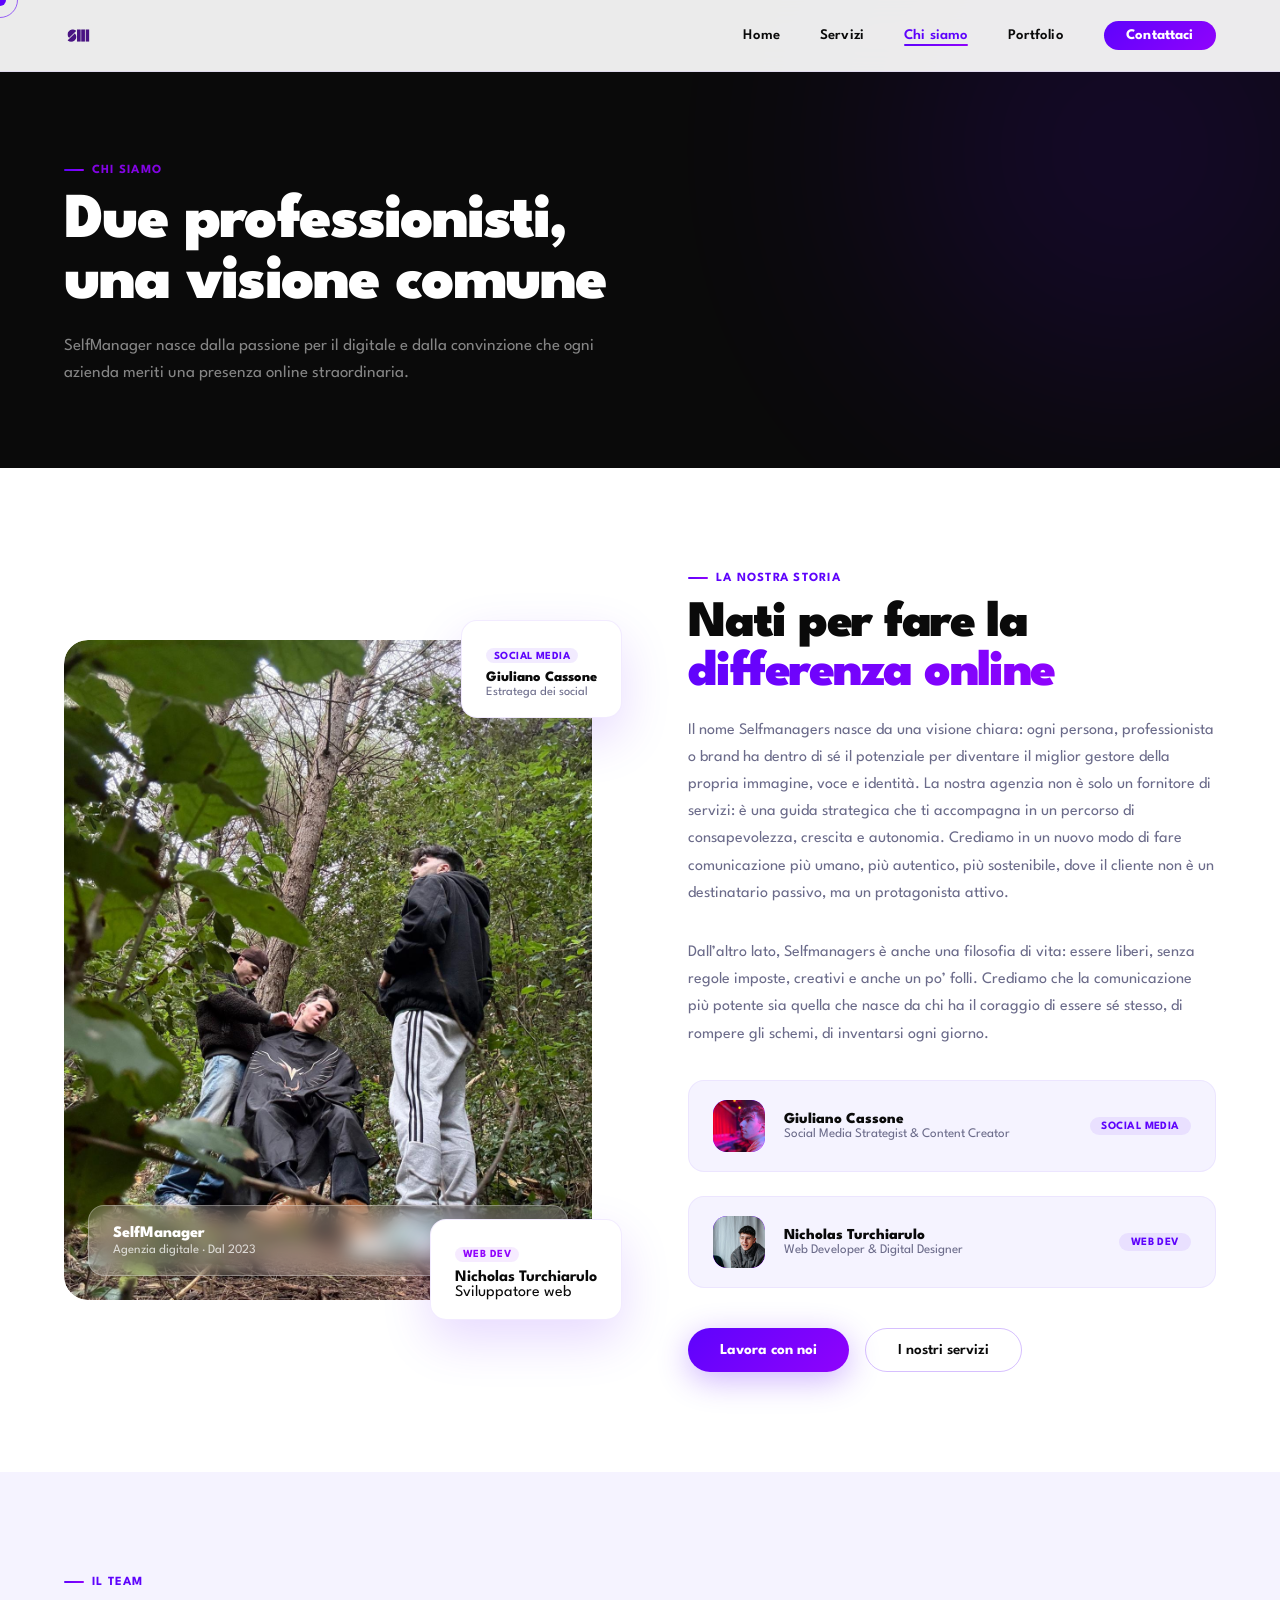
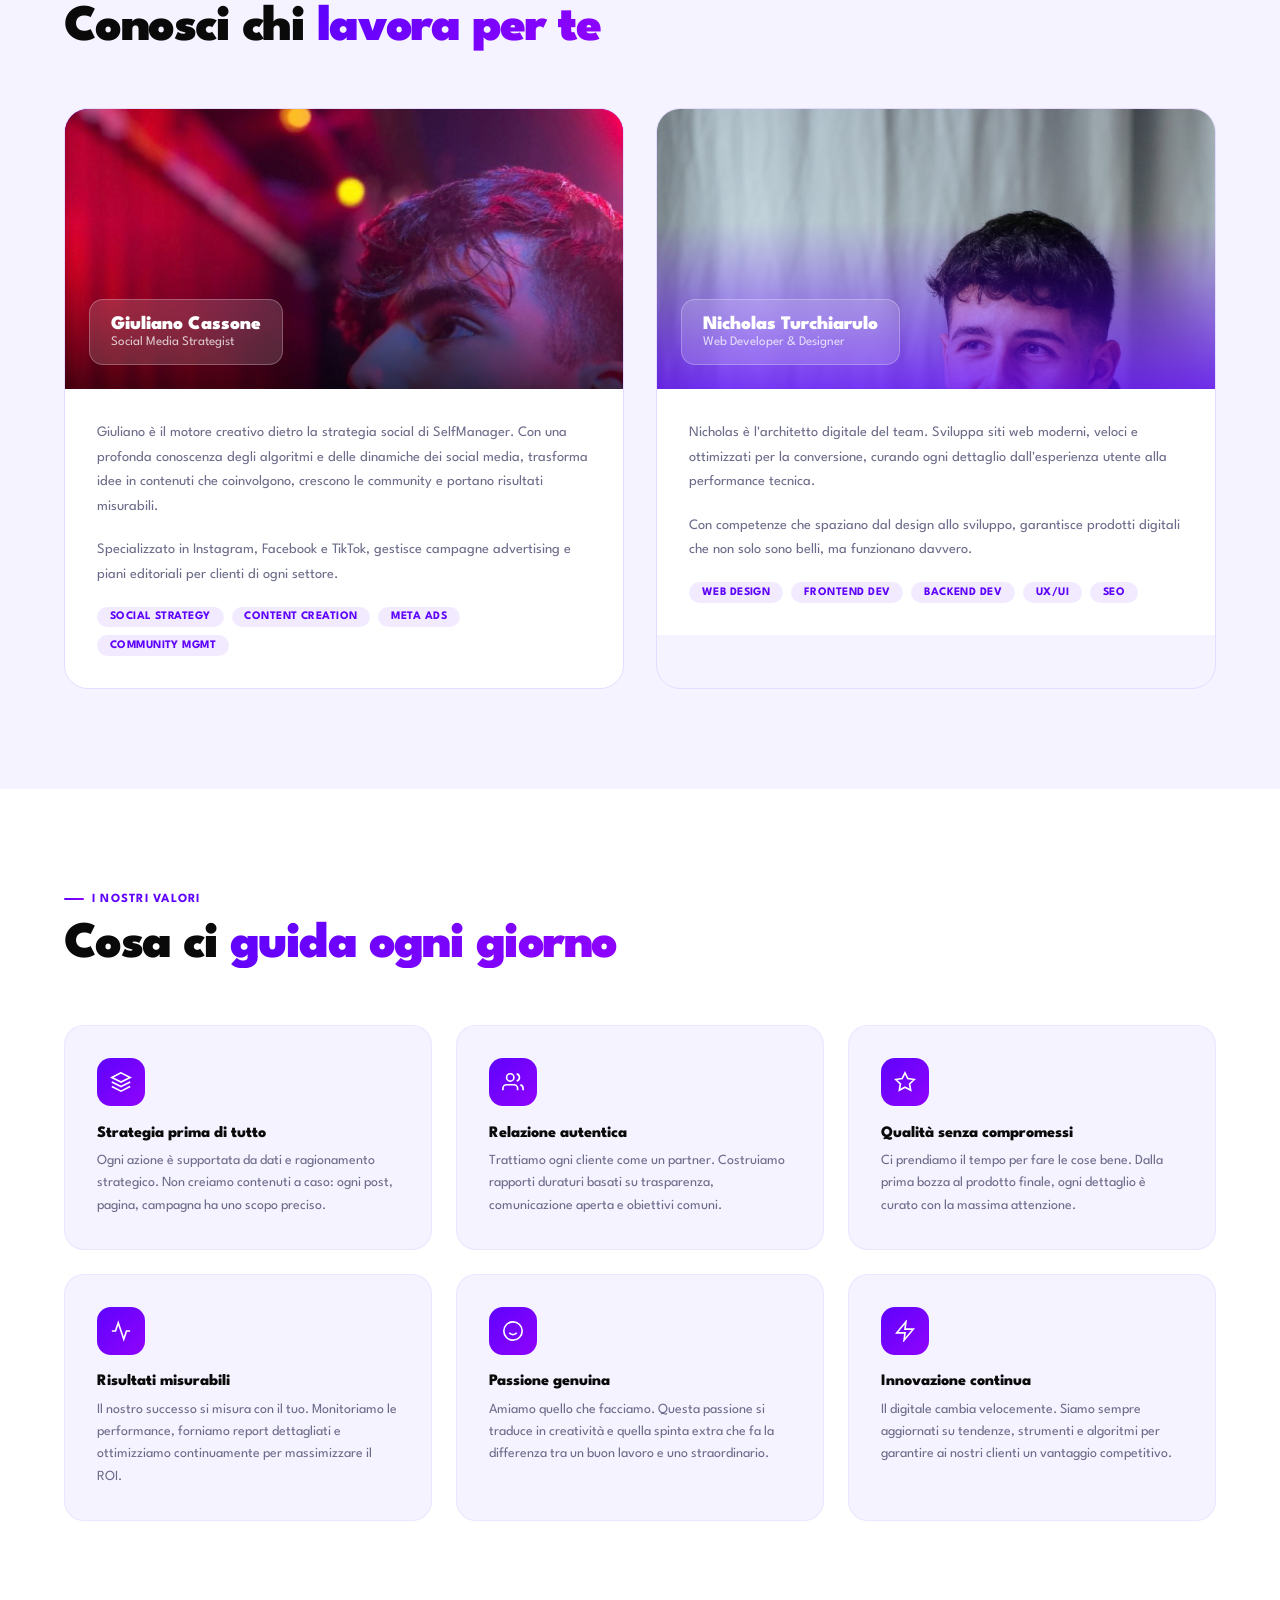
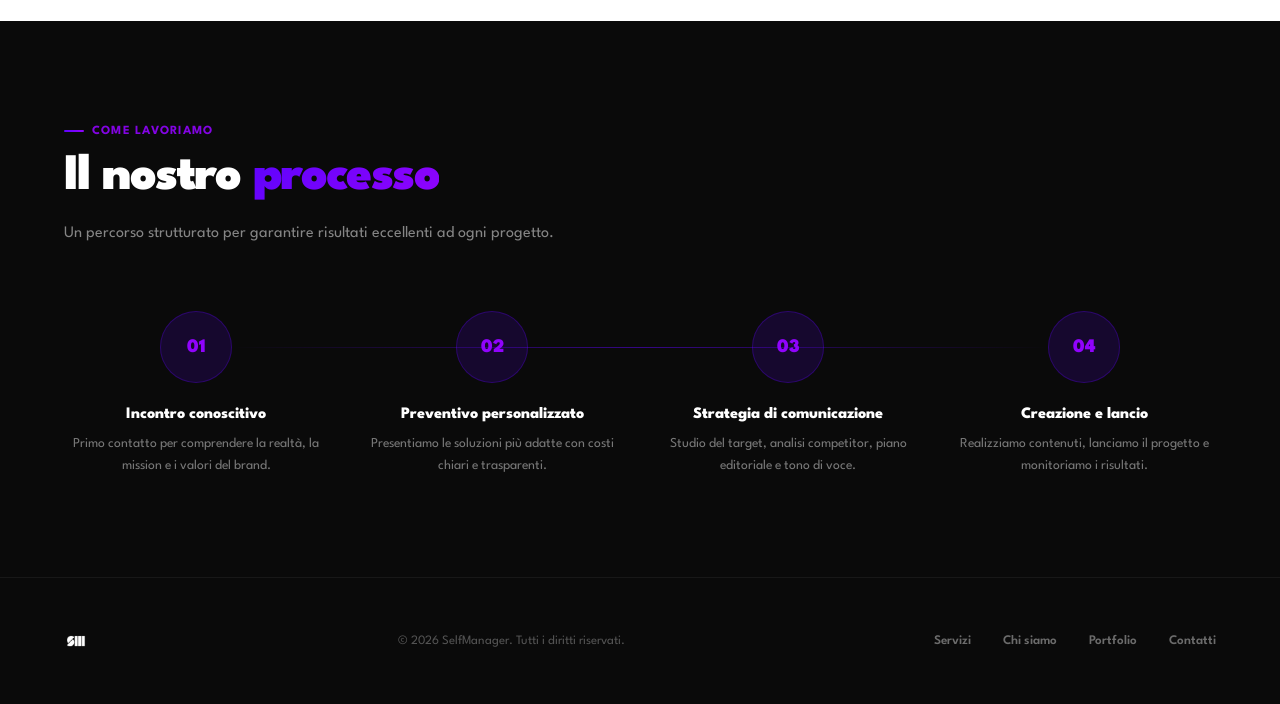
==== commit 140c74ab: "Update chi-siamo.html" ====
--- a/chi-siamo.html
+++ b/chi-siamo.html
@@ -3,7 +3,7 @@
 <head>
   <meta charset="UTF-8">
   <meta name="viewport" content="width=device-width, initial-scale=1.0">
-  <title>Chi Siamo — Selfmanagers</title>
+  <title>Chi Siamo — SelfManager</title>
   <link rel="stylesheet" href="css/style.css">
   <style>
     .team-full-grid { display: grid; grid-template-columns: 1fr 1fr; gap: 2rem; margin-top: 3.5rem; }
@@ -29,14 +29,45 @@
     .value-icon svg { width: 22px; height: 22px; stroke: white; fill: none; stroke-width: 1.8; }
     .value-card h3 { font-weight: 800; font-size: 1rem; margin-bottom: 0.6rem; }
     .value-card p { font-size: 0.87rem; color: var(--text-muted); line-height: 1.6; }
-    @media(max-width:768px){ .team-full-grid{grid-template-columns:1fr;} .values-grid{grid-template-columns:1fr;} }
+    @media(max-width:768px){
+      .team-full-grid { grid-template-columns: 1fr; }
+      .values-grid { grid-template-columns: 1fr; }
+
+      /* About visual: clip le targhette che escono e ridimensiona */
+      .about-visual { overflow: visible; padding: 0; margin-bottom: 60px; }
+      .about-main-block { aspect-ratio: 4/3 !important; }
+
+      /* Targhette flottanti: rientrano nello schermo */
+      .about-float-card {
+        top: -14px !important;
+        right: 4px !important;
+        left: auto !important;
+        max-width: 180px;
+        padding: 0.7rem 0.9rem;
+        font-size: 0.78rem;
+      }
+      .about-float-card-2 {
+        bottom: -14px !important;
+        right: 4px !important;
+        left: auto !important;
+        max-width: 180px;
+        padding: 0.7rem 0.9rem;
+        font-size: 0.78rem;
+      }
+
+      /* Card team: altezza foto ridotta */
+      .team-card-top { min-height: 220px !important; }
+
+      /* About grid: colonna singola con meno gap */
+      .about-grid { gap: 2rem; }
+    }
   </style>
 </head>
 <body>
 <div class="cursor"></div>
 <div class="cursor-follower"></div>
 <nav>
-  <a href="index.html" class="nav-logo"><img src="images/logo-purple.png" alt="Selfmanagers"></a>
+  <a href="index.html" class="nav-logo"><img src="images/logo-purple.png" alt="SelfManager"></a>
   <ul class="nav-links">
     <li><a href="index.html">Home</a></li>
     <li><a href="servizi.html">Servizi</a></li>
@@ -49,26 +80,26 @@
 <div class="page-header">
   <div class="section-label">Chi Siamo</div>
   <h1>Due professionisti,<br>una <span class="gradient-text">visione comune</span></h1>
-  <p>Selfmanagers nasce dalla passione per il digitale e dalla convinzione che ogni azienda meriti una presenza online straordinaria.</p>
+  <p>SelfManager nasce dalla passione per il digitale e dalla convinzione che ogni azienda meriti una presenza online straordinaria.</p>
 </div>
 <section class="about">
   <div class="about-grid">
     <div class="about-visual">
       <div class="about-main-block" style="padding:0; background:none;">
-        <img src="images/chi_siamo.jpeg" alt="Il team SelfManager" style="position:absolute;inset:0;width:100%;height:100%;object-fit:cover;object-position:center top;border-radius:24px;cursor:zoom-in;">
+        <img src="images/chi_siamo.jpeg" alt="Il team SelfManager" style="position:absolute;inset:0;width:100%;height:100%;object-fit:cover;object-position:center 40%;border-radius:24px;cursor:zoom-in;">
         <div class="about-name-card" style="position:relative;z-index:1;margin:1.5rem;pointer-events:none;">
-          <h4>Selfmanagers</h4>
+          <h4>SelfManager</h4>
           <p>Agenzia digitale · Dal 2023</p>
         </div>
       </div>
       <div class="about-float-card">
         <div class="tag">Social Media</div>
-        <h4 style="margin-top:0.5rem;">Giuliano</h4>
-        <p>Stratega dei social</p>
+        <h4 style="margin-top:0.5rem;">Giuliano Cassone</h4>
+        <p>Estratega dei social</p>
       </div>
       <div class="about-float-card-2">
         <div class="tag" style="background:rgba(144,3,252,0.08);color:var(--purple-light);">Web Dev</div>
-        <h4 style="margin-top:0.5rem;">Nicholas</h4>
+        <h4 style="margin-top:0.5rem;">Nicholas Turchiarulo</h4>
         <p>Sviluppatore web</p>
       </div>
     </div>
@@ -80,13 +111,12 @@
       <div class="team-members reveal">
         <div class="team-member">
           <div class="member-avatar" style="padding:0;overflow:hidden;"><img src="images/team/giuliano.jpeg" alt="Giuliano" style="width:100%;height:100%;object-fit:cover;object-position:center top;border-radius:14px;"></div>
-          <div class="member-info"><h4>Giuliano</h4><p>Social Media Strategist & Content Creator</p></div>
-          <div class="member-tag">Founder</div>
-		  <div class="member-tag">Social Media</div>
+          <div class="member-info"><h4>Giuliano Cassone</h4><p>Social Media Strategist & Content Creator</p></div>
+          <div class="member-tag">Social Media</div>
         </div>
         <div class="team-member">
           <div class="member-avatar" style="padding:0;overflow:hidden;"><img src="images/team/nicholas.jpeg" alt="Nicholas" style="width:100%;height:100%;object-fit:cover;object-position:center top;border-radius:14px;"></div>
-          <div class="member-info"><h4>Nicholas</h4><p>Web Developer & Digital Designer</p></div>
+          <div class="member-info"><h4>Nicholas Turchiarulo</h4><p>Web Developer & Digital Designer</p></div>
           <div class="member-tag">Web Dev</div>
         </div>
       </div>
@@ -105,10 +135,10 @@
       <div class="team-card-top" data-initials="GC" style="padding:0; min-height:280px;">
         <img src="images/team/giuliano.jpeg" alt="Giuliano Cassone" style="position:absolute;inset:0;width:100%;height:100%;object-fit:cover;object-position:center top;cursor:zoom-in;">
         <div style="position:absolute;inset:0;background:linear-gradient(to top, rgba(0,0,0,0.7) 0%, transparent 60%);pointer-events:none;"></div>
-        <div class="team-card-badge" style="position:relative;z-index:1;margin:1.5rem;pointer-events:none;"><h3>Giuliano</h3><p>Social Media Strategist</p></div>
+        <div class="team-card-badge" style="position:relative;z-index:1;margin:1.5rem;pointer-events:none;"><h3>Giuliano Cassone</h3><p>Social Media Strategist</p></div>
       </div>
       <div class="team-card-bottom">
-        <p>Giuliano è il motore creativo dietro la strategia social di Selfmanagers. Con una profonda conoscenza degli algoritmi e delle dinamiche dei social media, trasforma idee in contenuti che coinvolgono, crescono le community e portano risultati misurabili.</p>
+        <p>Giuliano è il motore creativo dietro la strategia social di SelfManager. Con una profonda conoscenza degli algoritmi e delle dinamiche dei social media, trasforma idee in contenuti che coinvolgono, crescono le community e portano risultati misurabili.</p>
         <p>Specializzato in Instagram, Facebook e TikTok, gestisce campagne advertising e piani editoriali per clienti di ogni settore.</p>
         <div class="team-card-skills"><span class="skill-tag">Social Strategy</span><span class="skill-tag">Content Creation</span><span class="skill-tag">Meta Ads</span><span class="skill-tag">Community Mgmt</span></div>
       </div>
@@ -117,7 +147,7 @@
       <div class="team-card-top" data-initials="NT" style="padding:0; min-height:280px; background:none;">
         <img src="images/team/nicholas.jpeg" alt="Nicholas Turchiarulo" style="position:absolute;inset:0;width:100%;height:100%;object-fit:cover;object-position:center top;cursor:zoom-in;">
         <div style="position:absolute;inset:0;background:linear-gradient(to top, rgba(94,3,252,0.75) 0%, transparent 60%);pointer-events:none;"></div>
-        <div class="team-card-badge" style="position:relative;z-index:1;margin:1.5rem;pointer-events:none;"><h3>Nicholas</h3><p>Web Developer & Designer</p></div>
+        <div class="team-card-badge" style="position:relative;z-index:1;margin:1.5rem;pointer-events:none;"><h3>Nicholas Turchiarulo</h3><p>Web Developer & Designer</p></div>
       </div>
       <div class="team-card-bottom">
         <p>Nicholas è l'architetto digitale del team. Sviluppa siti web moderni, veloci e ottimizzati per la conversione, curando ogni dettaglio dall'esperienza utente alla performance tecnica.</p>
@@ -151,8 +181,8 @@
   </div>
 </section>
 <footer>
-  <a href="index.html" class="footer-logo"><img src="images/logo.png" alt="Selfmanagers"></a>
-  <p class="footer-copy">© 2026 Selfmanagers. Tutti i diritti riservati.</p>
+  <a href="index.html" class="footer-logo"><img src="images/logo.png" alt="SelfManager"></a>
+  <p class="footer-copy">© 2026 SelfManager. Tutti i diritti riservati.</p>
   <ul class="footer-links">
     <li><a href="servizi.html">Servizi</a></li>
     <li><a href="chi-siamo.html">Chi siamo</a></li>
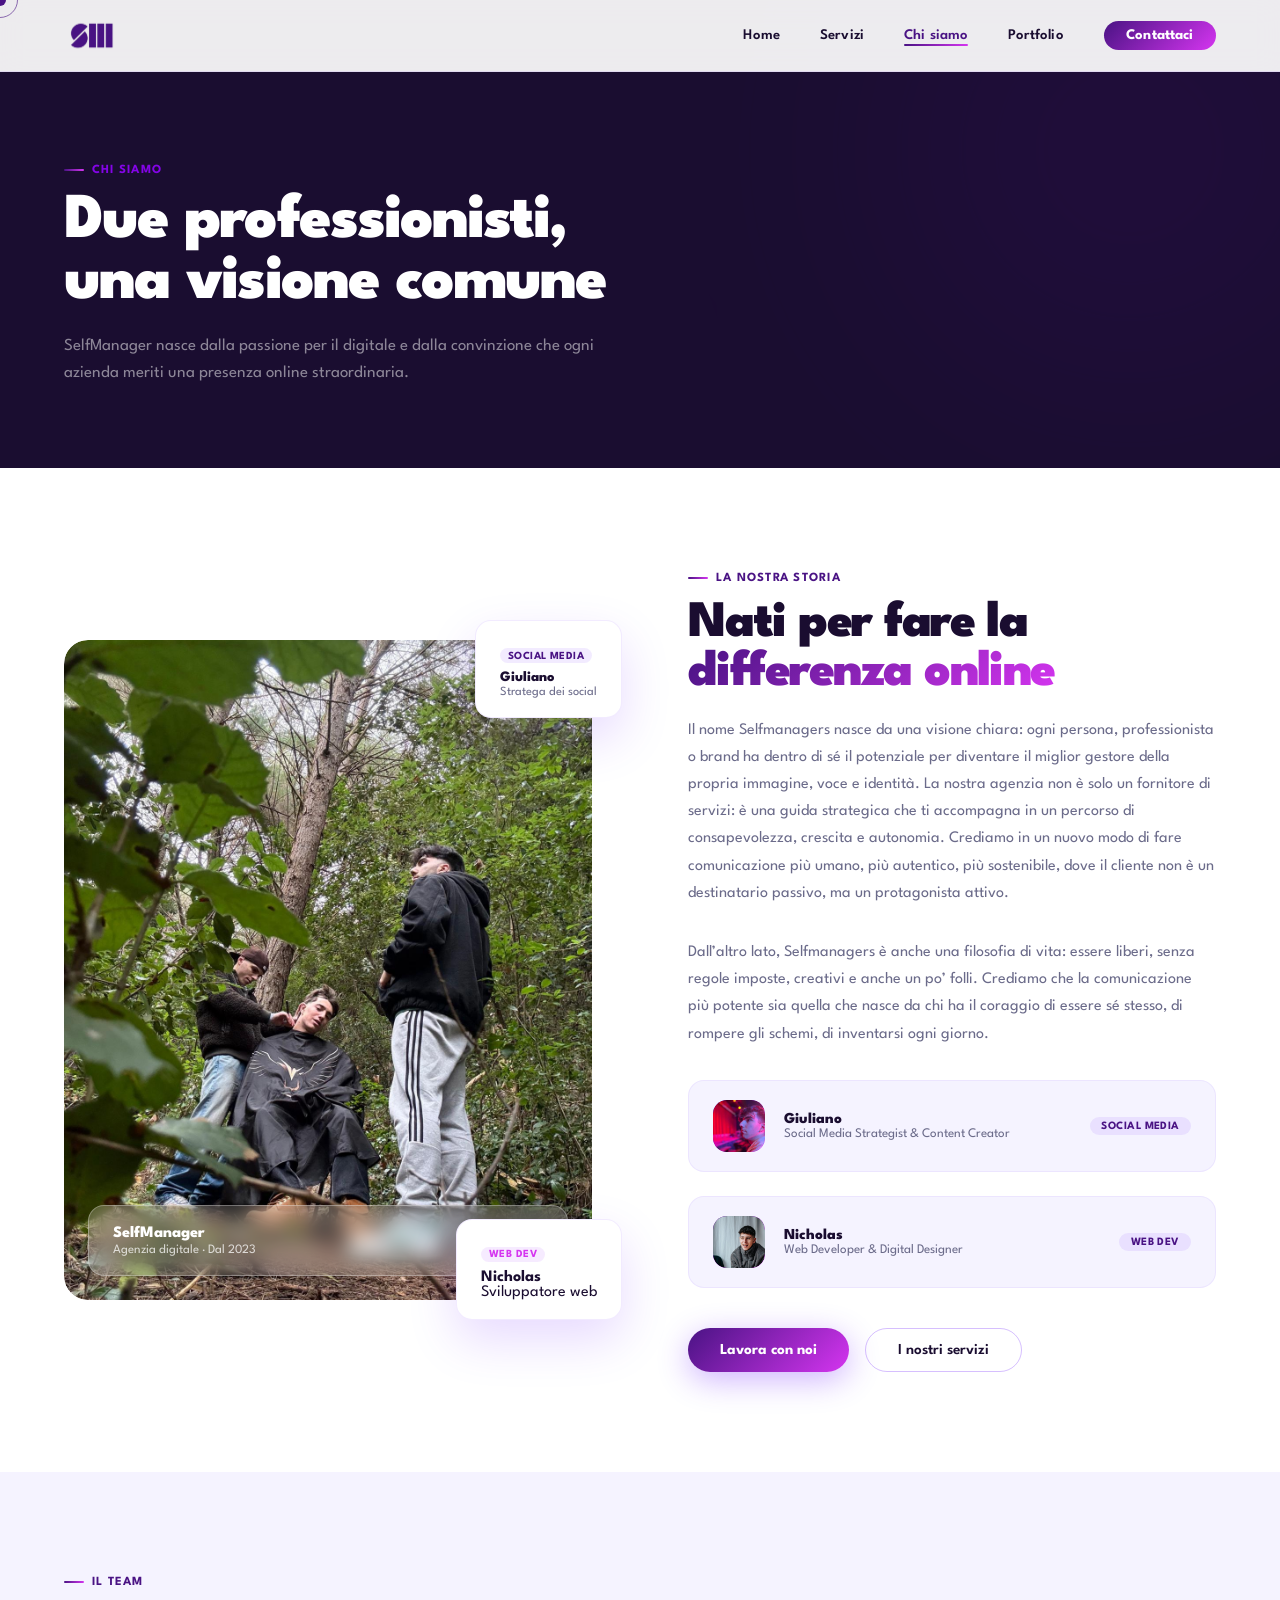
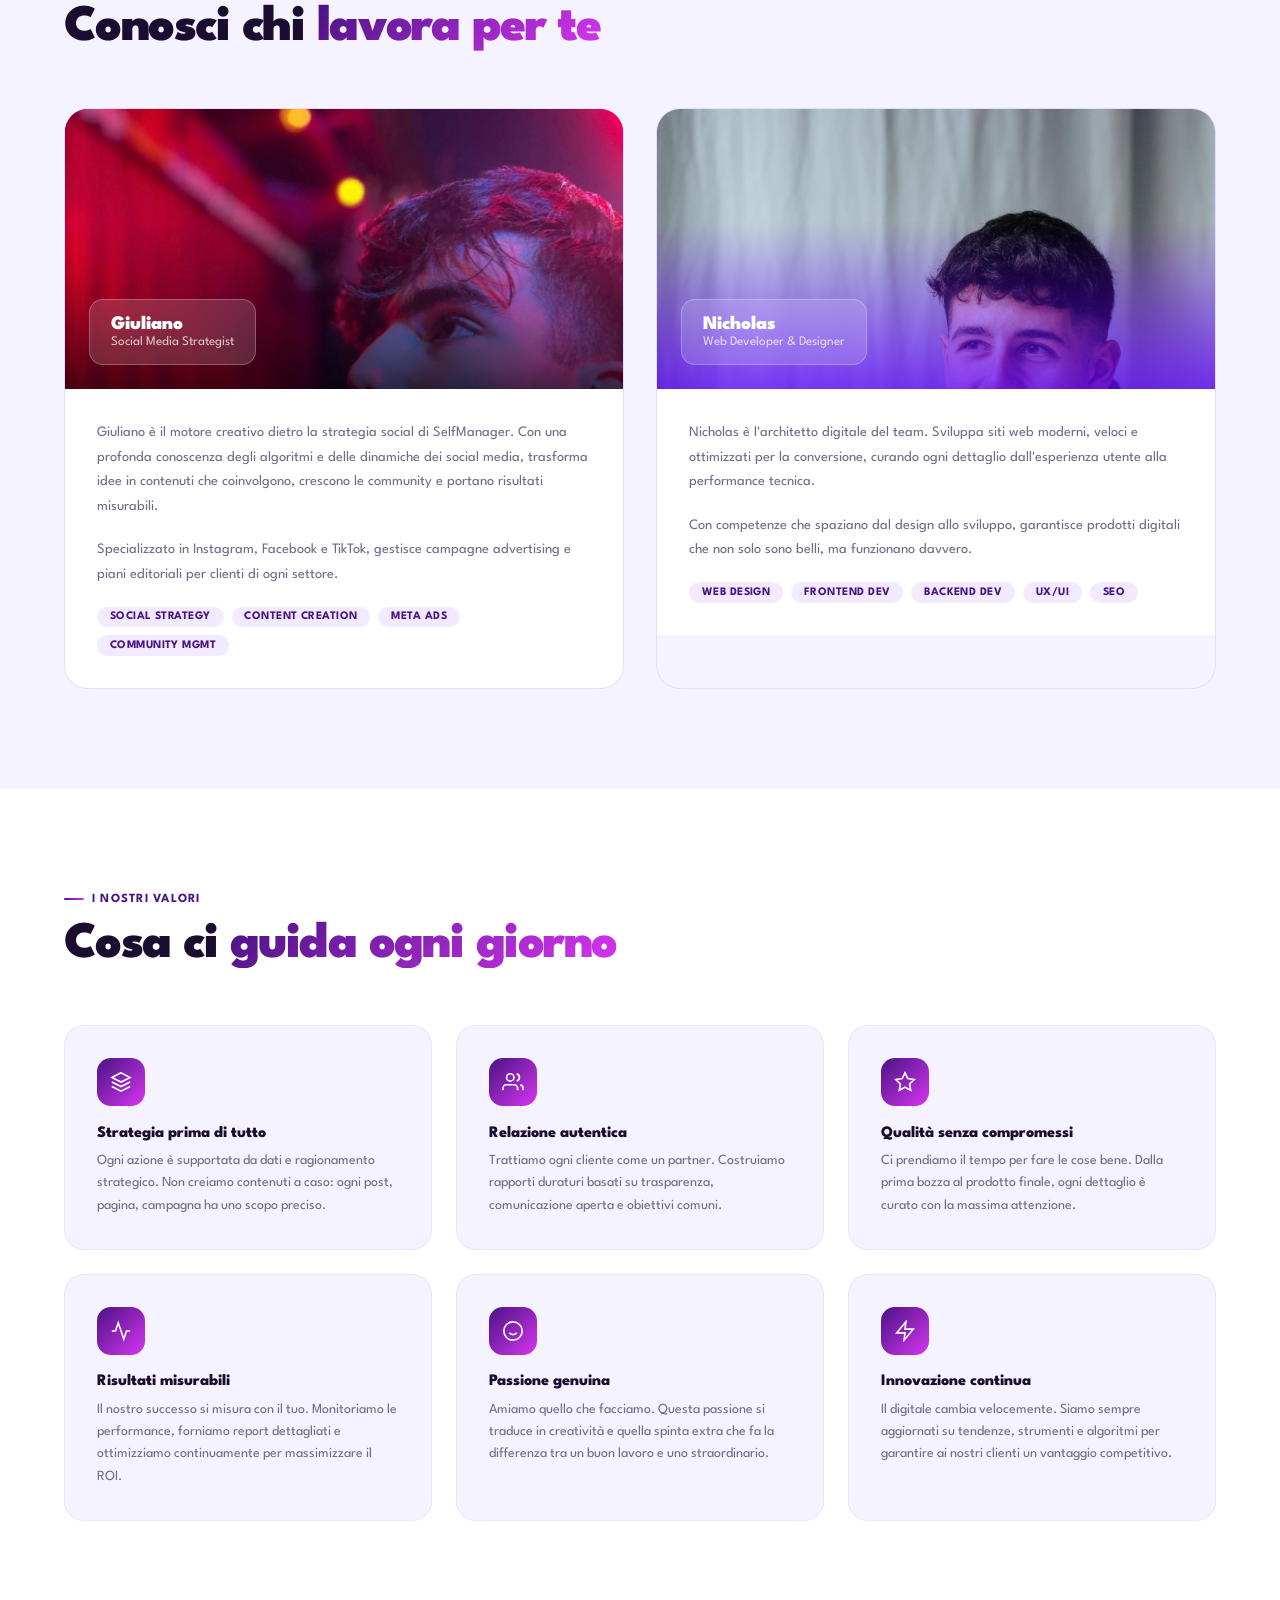
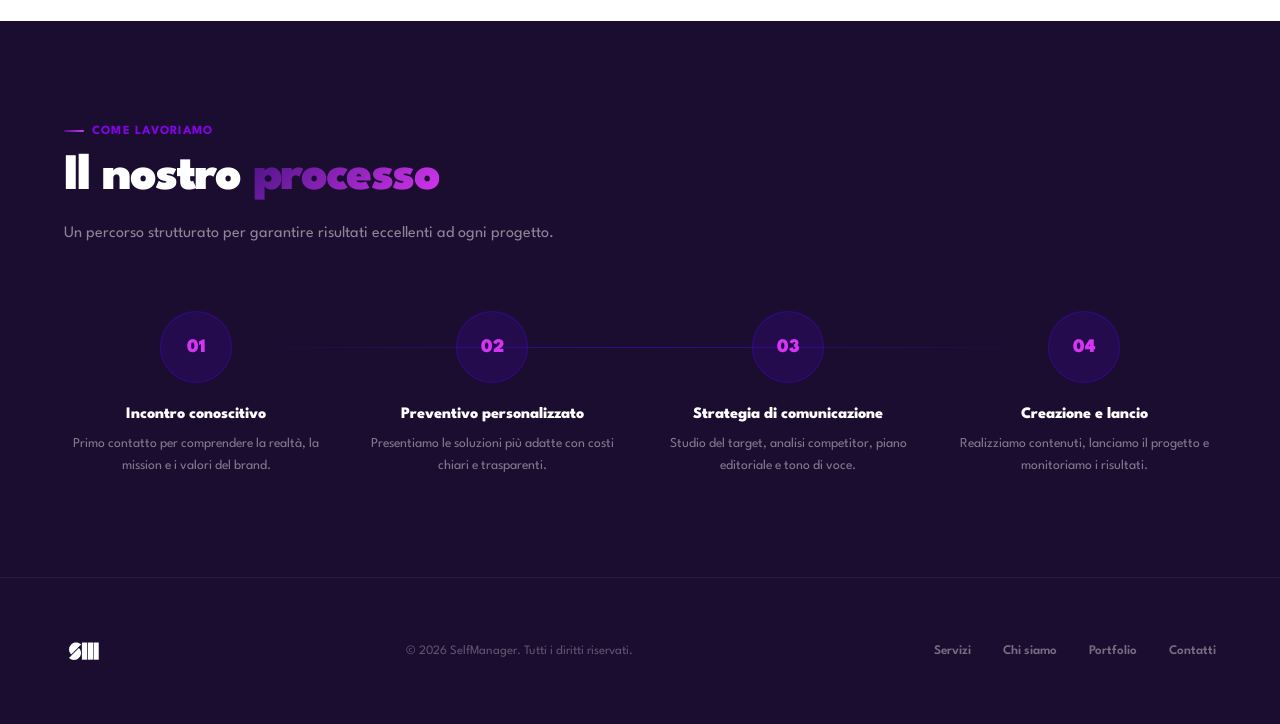
==== commit d17fb651: "Update chi-siamo.html" ====
--- a/chi-siamo.html
+++ b/chi-siamo.html
@@ -94,12 +94,12 @@
       </div>
       <div class="about-float-card">
         <div class="tag">Social Media</div>
-        <h4 style="margin-top:0.5rem;">Giuliano Cassone</h4>
-        <p>Estratega dei social</p>
+        <h4 style="margin-top:0.5rem;">Giuliano</h4>
+        <p>Stratega dei social</p>
       </div>
       <div class="about-float-card-2">
         <div class="tag" style="background:rgba(144,3,252,0.08);color:var(--purple-light);">Web Dev</div>
-        <h4 style="margin-top:0.5rem;">Nicholas Turchiarulo</h4>
+        <h4 style="margin-top:0.5rem;">Nicholas</h4>
         <p>Sviluppatore web</p>
       </div>
     </div>
@@ -111,12 +111,12 @@
       <div class="team-members reveal">
         <div class="team-member">
           <div class="member-avatar" style="padding:0;overflow:hidden;"><img src="images/team/giuliano.jpeg" alt="Giuliano" style="width:100%;height:100%;object-fit:cover;object-position:center top;border-radius:14px;"></div>
-          <div class="member-info"><h4>Giuliano Cassone</h4><p>Social Media Strategist & Content Creator</p></div>
+          <div class="member-info"><h4>Giuliano</h4><p>Social Media Strategist & Content Creator</p></div>
           <div class="member-tag">Social Media</div>
         </div>
         <div class="team-member">
           <div class="member-avatar" style="padding:0;overflow:hidden;"><img src="images/team/nicholas.jpeg" alt="Nicholas" style="width:100%;height:100%;object-fit:cover;object-position:center top;border-radius:14px;"></div>
-          <div class="member-info"><h4>Nicholas Turchiarulo</h4><p>Web Developer & Digital Designer</p></div>
+          <div class="member-info"><h4>Nicholas</h4><p>Web Developer & Digital Designer</p></div>
           <div class="member-tag">Web Dev</div>
         </div>
       </div>
@@ -135,7 +135,7 @@
       <div class="team-card-top" data-initials="GC" style="padding:0; min-height:280px;">
         <img src="images/team/giuliano.jpeg" alt="Giuliano Cassone" style="position:absolute;inset:0;width:100%;height:100%;object-fit:cover;object-position:center top;cursor:zoom-in;">
         <div style="position:absolute;inset:0;background:linear-gradient(to top, rgba(0,0,0,0.7) 0%, transparent 60%);pointer-events:none;"></div>
-        <div class="team-card-badge" style="position:relative;z-index:1;margin:1.5rem;pointer-events:none;"><h3>Giuliano Cassone</h3><p>Social Media Strategist</p></div>
+        <div class="team-card-badge" style="position:relative;z-index:1;margin:1.5rem;pointer-events:none;"><h3>Giuliano</h3><p>Social Media Strategist</p></div>
       </div>
       <div class="team-card-bottom">
         <p>Giuliano è il motore creativo dietro la strategia social di SelfManager. Con una profonda conoscenza degli algoritmi e delle dinamiche dei social media, trasforma idee in contenuti che coinvolgono, crescono le community e portano risultati misurabili.</p>
@@ -147,7 +147,7 @@
       <div class="team-card-top" data-initials="NT" style="padding:0; min-height:280px; background:none;">
         <img src="images/team/nicholas.jpeg" alt="Nicholas Turchiarulo" style="position:absolute;inset:0;width:100%;height:100%;object-fit:cover;object-position:center top;cursor:zoom-in;">
         <div style="position:absolute;inset:0;background:linear-gradient(to top, rgba(94,3,252,0.75) 0%, transparent 60%);pointer-events:none;"></div>
-        <div class="team-card-badge" style="position:relative;z-index:1;margin:1.5rem;pointer-events:none;"><h3>Nicholas Turchiarulo</h3><p>Web Developer & Designer</p></div>
+        <div class="team-card-badge" style="position:relative;z-index:1;margin:1.5rem;pointer-events:none;"><h3>Nicholas</h3><p>Web Developer & Designer</p></div>
       </div>
       <div class="team-card-bottom">
         <p>Nicholas è l'architetto digitale del team. Sviluppa siti web moderni, veloci e ottimizzati per la conversione, curando ogni dettaglio dall'esperienza utente alla performance tecnica.</p>
--- a/css/style.css
+++ b/css/style.css
@@ -2,9 +2,9 @@
 
 :root {
   --white: #ffffff;
-  --purple: #5e03fc;
-  --purple-light: #9003fc;
-  --black: #0a0a0a;
+  --purple: #4A1384;
+  --purple-light: #d535f0;
+  --black: #1a0d30;
   --gray: #f5f3ff;
   --text-muted: #6b6b8a;
   --gradient: linear-gradient(135deg, var(--purple), var(--purple-light));
@@ -57,7 +57,7 @@
   text-decoration: none; height: 40px;
 }
 .nav-logo img {
-  height: 36px; width: auto;
+  height: 70px; width: auto;
   display: block; object-fit: contain;
 }
 /* versione testo fallback */
@@ -359,7 +359,7 @@
   text-decoration: none;
 }
 .footer-logo img {
-  height: 30px; width: auto;
+  height: 50px; width: auto;
   display: block; object-fit: contain;
   filter: brightness(0) invert(1);
 }
